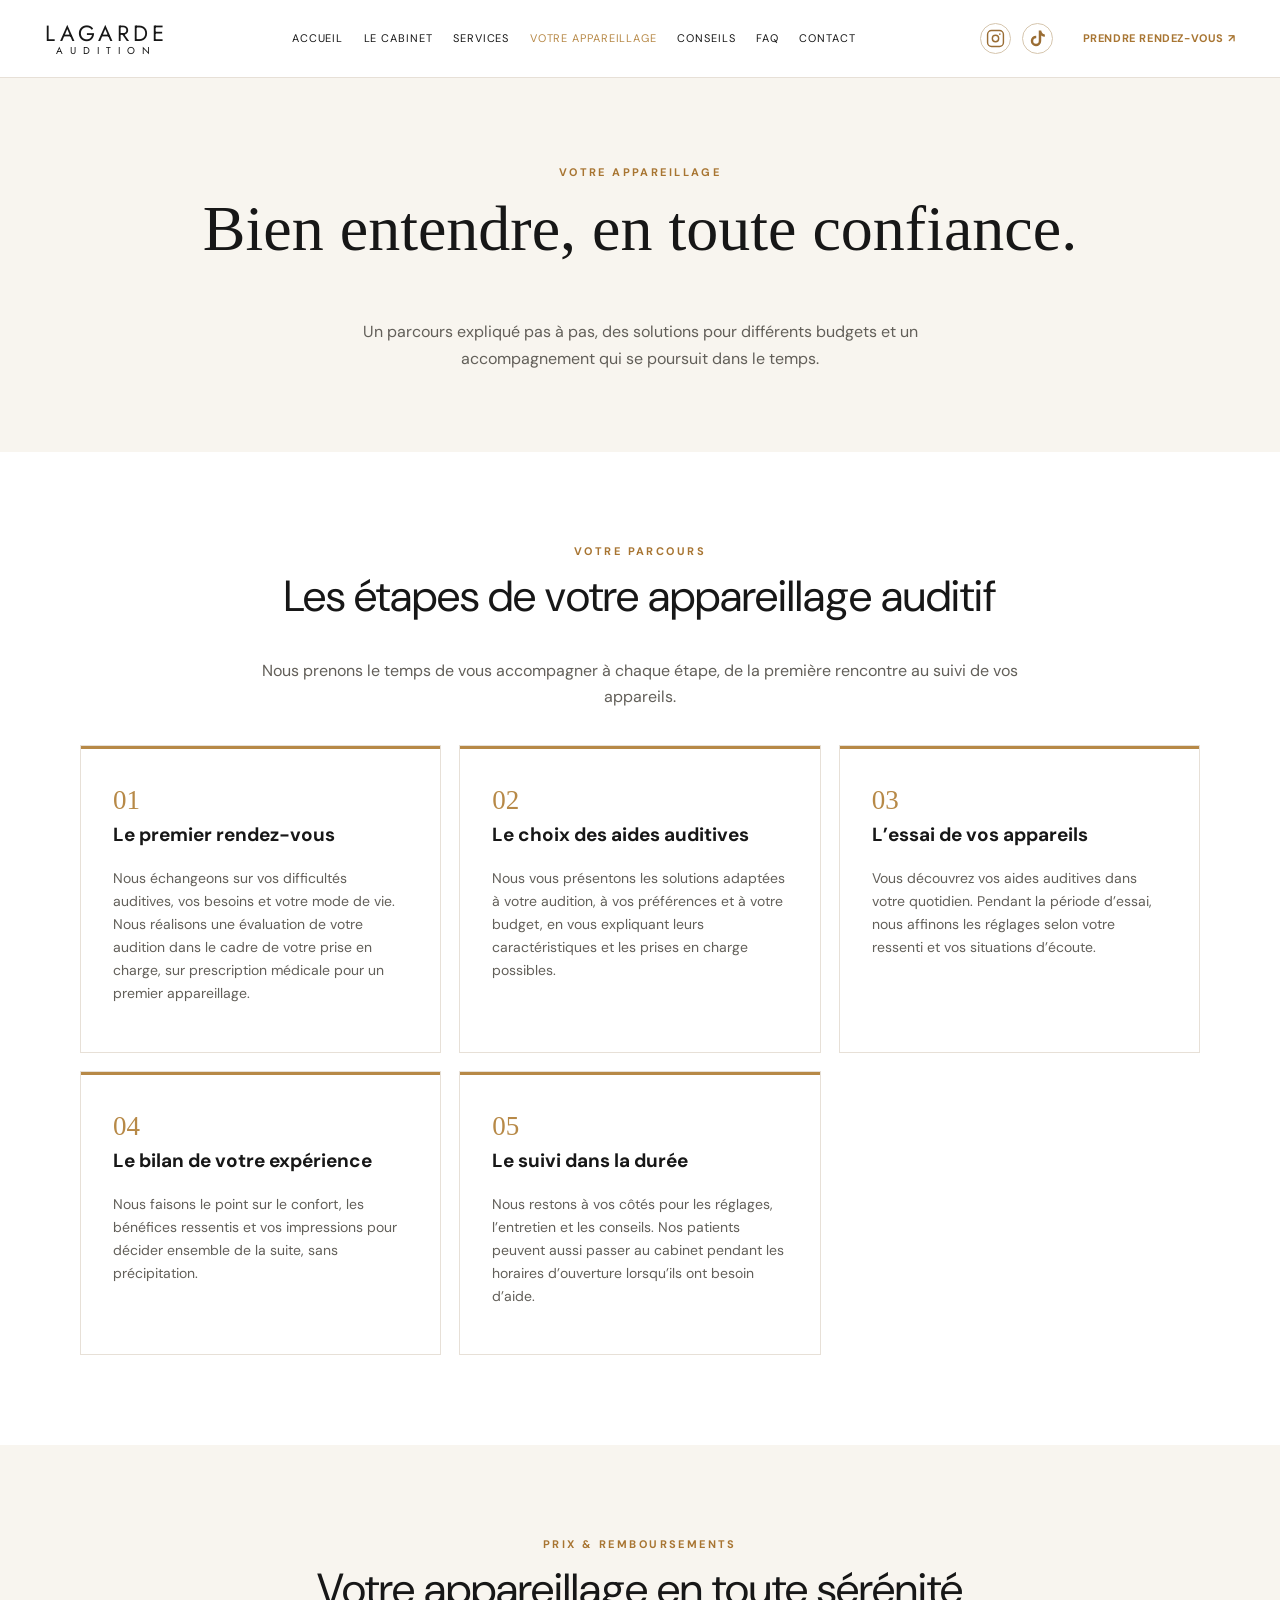
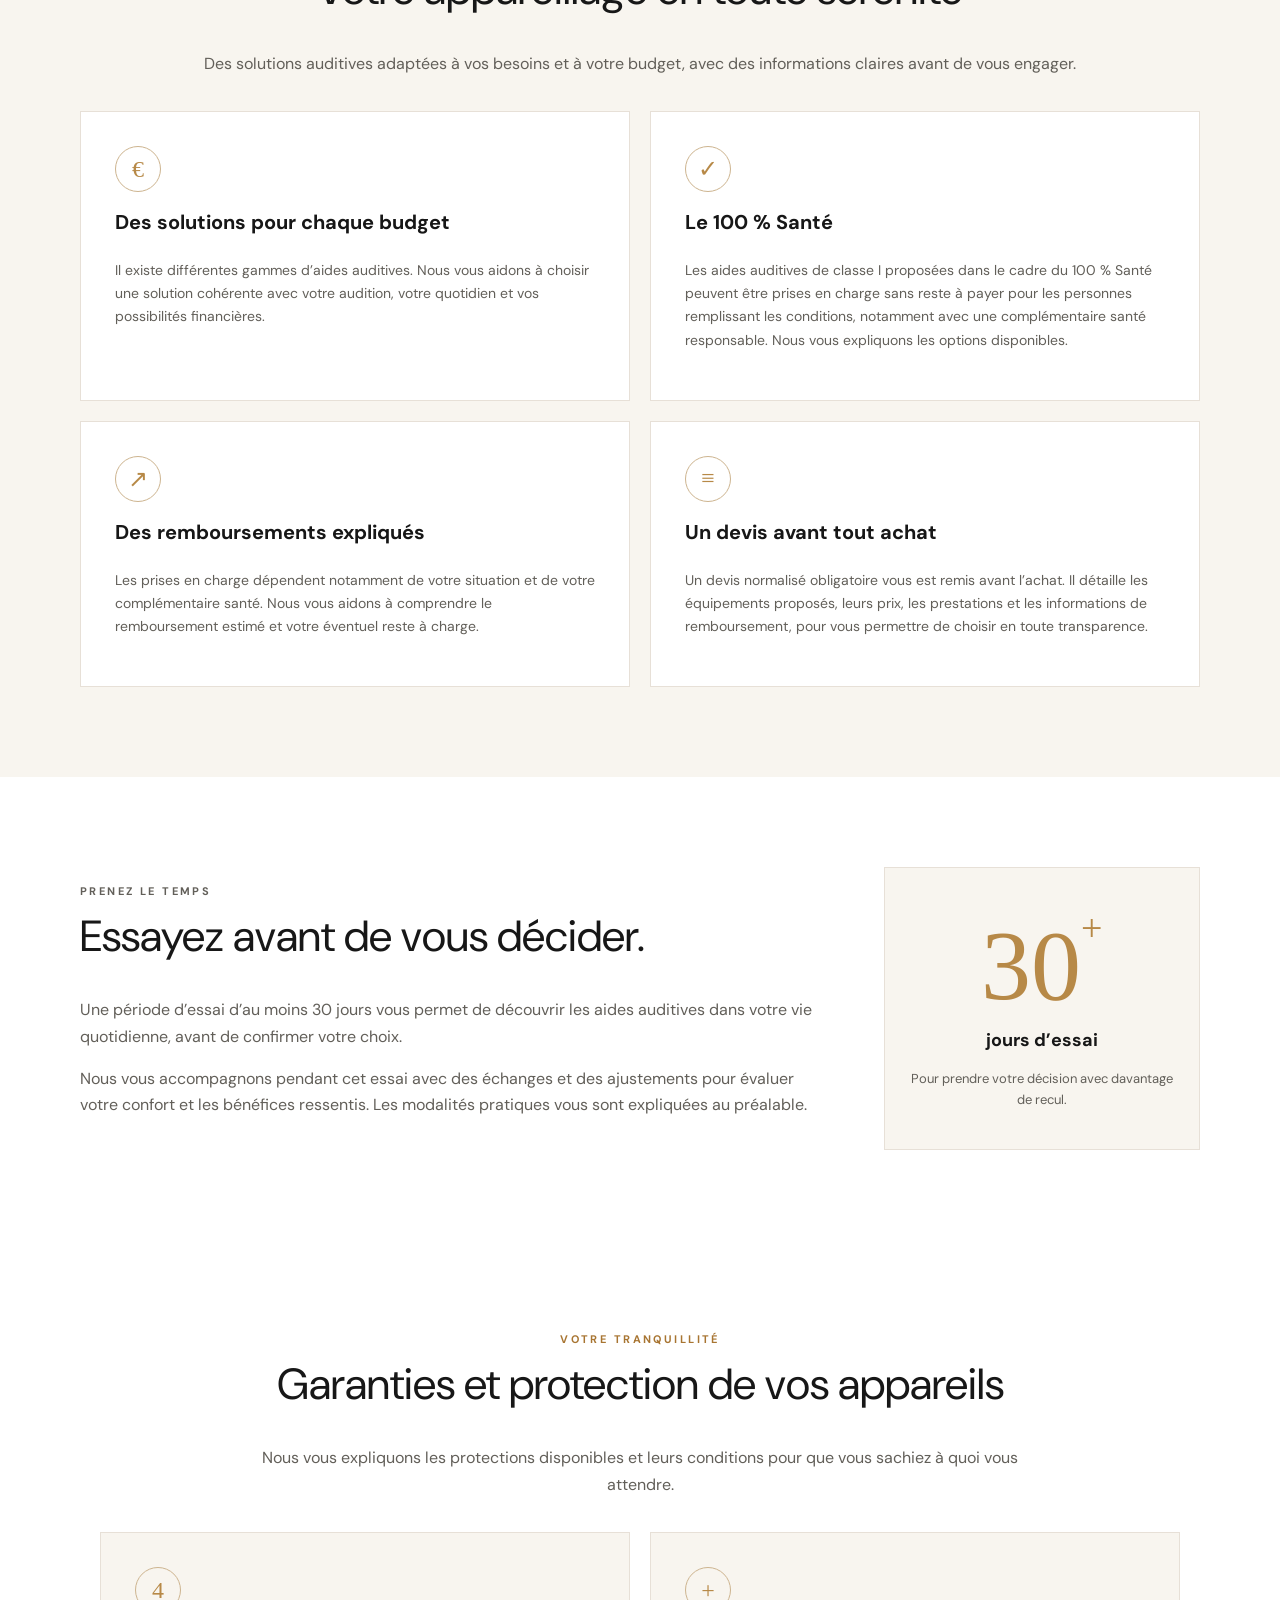
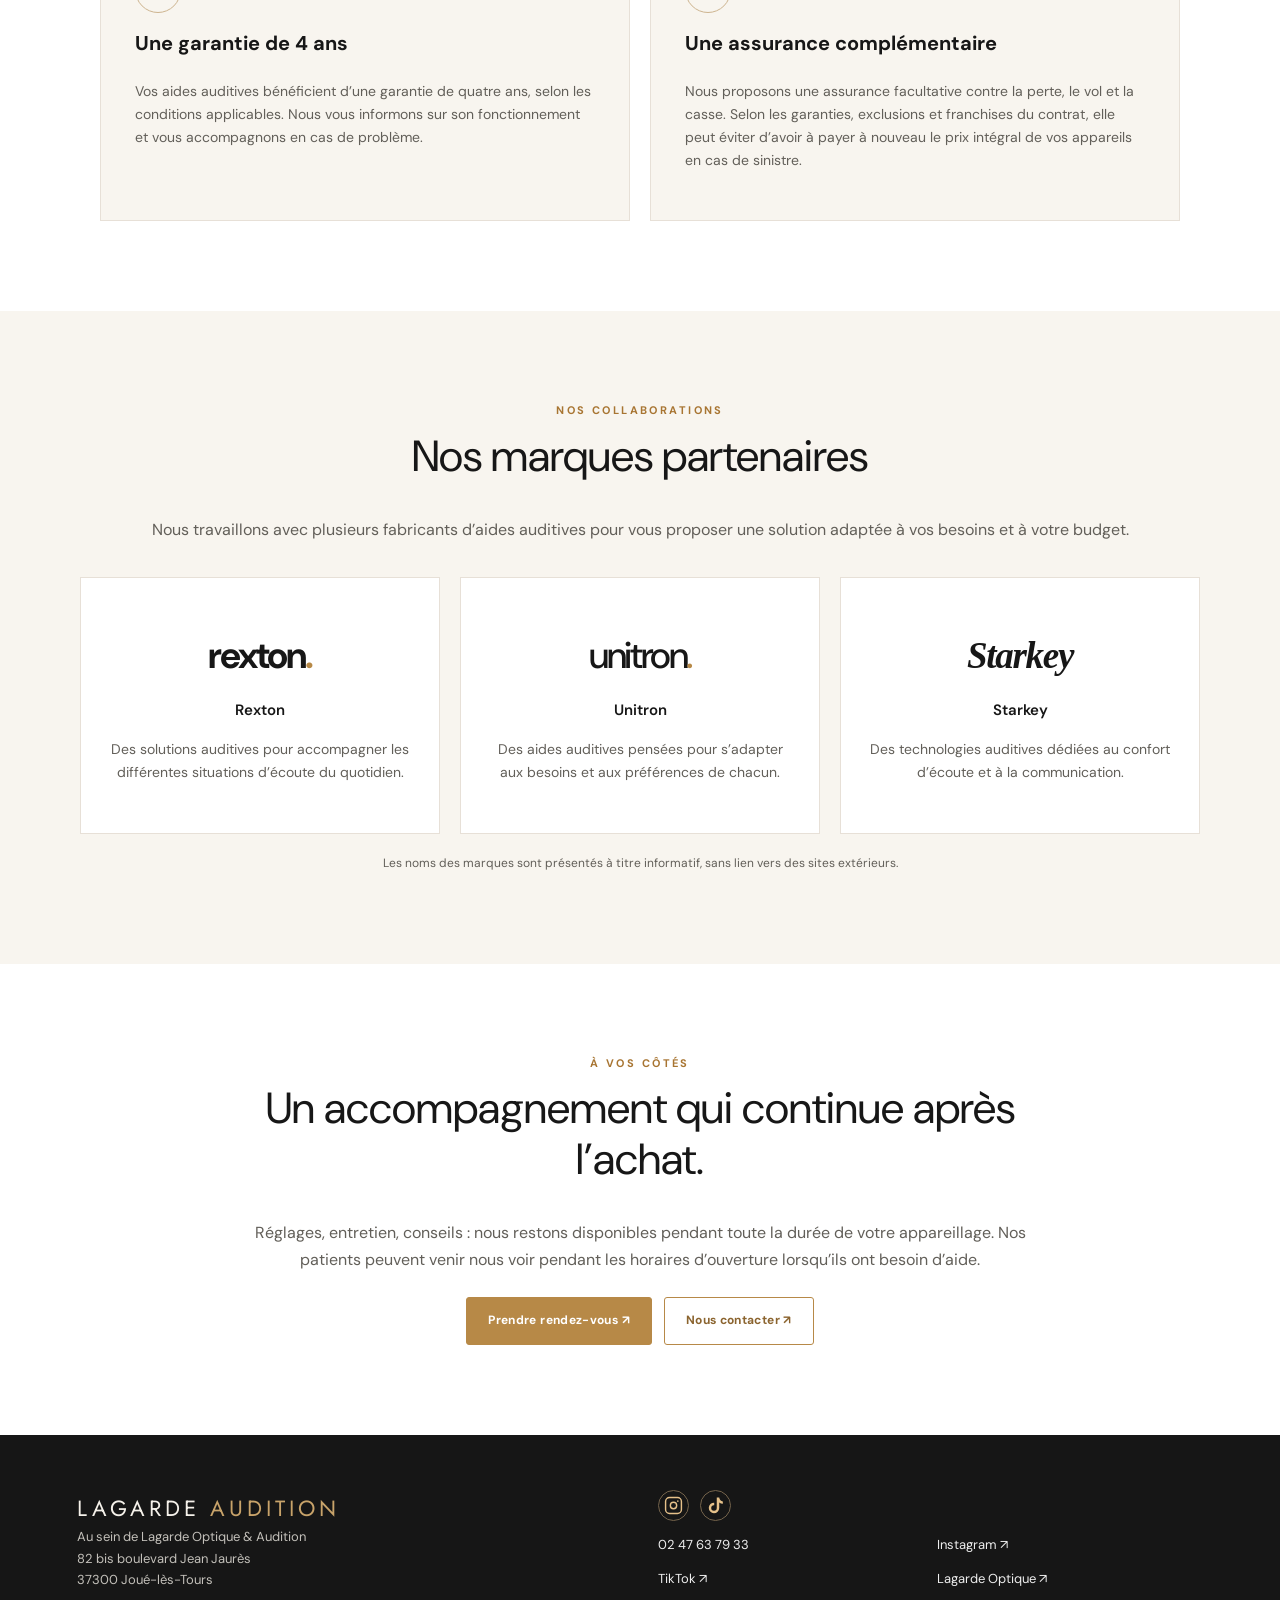
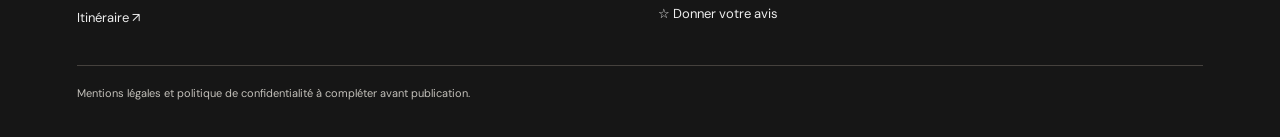
==== appareillage.html @ f900bb4d "Add files via upload" ====
<!DOCTYPE html>

<html lang="fr"><head><meta charset="utf-8"/><meta content="width=device-width,initial-scale=1" name="viewport"/><meta content="Découvrez les étapes de votre appareillage auditif, le 100 % Santé, les remboursements, l’essai, les garanties et les marques partenaires chez Lagarde Audition." name="description"/><title>Votre appareillage | Lagarde Audition</title><link href="style.css" rel="stylesheet"/></head><body><header class="header"><a aria-label="Lagarde Audition, accueil" class="wordmark" href="index.html">LAGARDE <small>AUDITION</small></a><button aria-controls="nav" aria-expanded="false" class="menu-toggle" type="button">☰ <span class="sr">Menu</span></button><nav aria-label="Navigation principale" id="nav"><a href="index.html">Accueil</a><a href="cabinet.html">Le cabinet</a><a href="services.html">Services</a><a aria-current="page" href="appareillage.html">Votre appareillage</a><a href="conseils.html">Conseils</a><a href="faq.html">FAQ</a><a href="contact.html">Contact</a></nav><div aria-label="Réseaux sociaux" class="social-icons"><a aria-label="Instagram Lagarde Audition" href="https://www.instagram.com/lagarde.audition/" rel="noopener noreferrer" target="_blank"><svg aria-hidden="true" fill="none" height="19" stroke="currentColor" stroke-linecap="round" stroke-linejoin="round" stroke-width="1.8" viewbox="0 0 24 24" width="19"><rect height="20" rx="5" width="20" x="2" y="2"></rect><circle cx="12" cy="12" r="4"></circle><circle cx="17.5" cy="6.5" fill="currentColor" r="1" stroke="none"></circle></svg></a><a aria-label="TikTok Lagarde Audition" href="https://www.tiktok.com/@lagarde.audition" rel="noopener noreferrer" target="_blank"><svg aria-hidden="true" fill="currentColor" height="19" viewbox="0 0 24 24" width="19"><path d="M16.7 2h-3.1v13.1a3.5 3.5 0 1 1-3.2-3.5V8.5a6.6 6.6 0 1 0 6.3 6.6V8.3c1.3 1 2.9 1.5 4.6 1.6V6.8c-2.5-.2-4.2-1.8-4.6-4.8Z"></path></svg></a></div><a class="gold-link" href="https://www.doctolib.fr/magasin-d-optique-et-centre-auditif/joue-les-tours/lagarde-optique-et-audition" rel="noopener" target="_blank">Prendre rendez-vous ↗</a></header><main><section class="page-title"><p class="eyebrow">VOTRE APPAREILLAGE</p><h1>Bien entendre, en toute confiance.</h1><p>Un parcours expliqué pas à pas, des solutions pour différents budgets et un accompagnement qui se poursuit dans le temps.</p></section>
<section class="section path" id="etapes"><div class="section-heading"><p class="eyebrow">VOTRE PARCOURS</p><h2>Les étapes de votre appareillage auditif</h2><p>Nous prenons le temps de vous accompagner à chaque étape, de la première rencontre au suivi de vos appareils.</p></div><div class="path-grid">
<article><span class="num">01</span><h3>Le premier rendez-vous</h3><p>Nous échangeons sur vos difficultés auditives, vos besoins et votre mode de vie. Nous réalisons une évaluation de votre audition dans le cadre de votre prise en charge, sur prescription médicale pour un premier appareillage.</p></article>
<article><span class="num">02</span><h3>Le choix des aides auditives</h3><p>Nous vous présentons les solutions adaptées à votre audition, à vos préférences et à votre budget, en vous expliquant leurs caractéristiques et les prises en charge possibles.</p></article>
<article><span class="num">03</span><h3>L’essai de vos appareils</h3><p>Vous découvrez vos aides auditives dans votre quotidien. Pendant la période d’essai, nous affinons les réglages selon votre ressenti et vos situations d’écoute.</p></article>
<article><span class="num">04</span><h3>Le bilan de votre expérience</h3><p>Nous faisons le point sur le confort, les bénéfices ressentis et vos impressions pour décider ensemble de la suite, sans précipitation.</p></article>
<article><span class="num">05</span><h3>Le suivi dans la durée</h3><p>Nous restons à vos côtés pour les réglages, l’entretien et les conseils. Nos patients peuvent aussi passer au cabinet pendant les horaires d’ouverture lorsqu’ils ont besoin d’aide.</p></article>
</div></section>
<section class="section finance" id="tarifs"><div class="section-heading"><p class="eyebrow">PRIX &amp; REMBOURSEMENTS</p><h2>Votre appareillage en toute sérénité</h2><p>Des solutions auditives adaptées à vos besoins et à votre budget, avec des informations claires avant de vous engager.</p></div><div class="info-grid">
<article><span aria-hidden="true" class="info-icon">€</span><h3>Des solutions pour chaque budget</h3><p>Il existe différentes gammes d’aides auditives. Nous vous aidons à choisir une solution cohérente avec votre audition, votre quotidien et vos possibilités financières.</p></article>
<article><span aria-hidden="true" class="info-icon">✓</span><h3>Le 100 % Santé</h3><p>Les aides auditives de classe I proposées dans le cadre du 100 % Santé peuvent être prises en charge sans reste à payer pour les personnes remplissant les conditions, notamment avec une complémentaire santé responsable. Nous vous expliquons les options disponibles.</p></article>
<article><span aria-hidden="true" class="info-icon">↗</span><h3>Des remboursements expliqués</h3><p>Les prises en charge dépendent notamment de votre situation et de votre complémentaire santé. Nous vous aidons à comprendre le remboursement estimé et votre éventuel reste à charge.</p></article>
<article><span aria-hidden="true" class="info-icon">≡</span><h3>Un devis avant tout achat</h3><p>Un devis normalisé obligatoire vous est remis avant l’achat. Il détaille les équipements proposés, leurs prix, les prestations et les informations de remboursement, pour vous permettre de choisir en toute transparence.</p></article>
</div></section>
<section class="section trial" id="essai"><div class="trial-layout"><div><p class="eyebrow">PRENEZ LE TEMPS</p><h2>Essayez avant de vous décider.</h2><p>Une période d’essai d’au moins 30 jours vous permet de découvrir les aides auditives dans votre vie quotidienne, avant de confirmer votre choix.</p><p>Nous vous accompagnons pendant cet essai avec des échanges et des ajustements pour évaluer votre confort et les bénéfices ressentis. Les modalités pratiques vous sont expliquées au préalable.</p></div><div class="trial-highlight"><span>30<span class="plus">+</span></span><strong>jours d’essai</strong><p>Pour prendre votre décision avec davantage de recul.</p></div></div></section>
<section class="section guarantees" id="garanties"><div class="section-heading"><p class="eyebrow">VOTRE TRANQUILLITÉ</p><h2>Garanties et protection de vos appareils</h2><p>Nous vous expliquons les protections disponibles et leurs conditions pour que vous sachiez à quoi vous attendre.</p></div><div class="info-grid two"><article><span aria-hidden="true" class="info-icon">4</span><h3>Une garantie de 4 ans</h3><p>Vos aides auditives bénéficient d’une garantie de quatre ans, selon les conditions applicables. Nous vous informons sur son fonctionnement et vous accompagnons en cas de problème.</p></article><article><span aria-hidden="true" class="info-icon">+</span><h3>Une assurance complémentaire</h3><p>Nous proposons une assurance facultative contre la perte, le vol et la casse. Selon les garanties, exclusions et franchises du contrat, elle peut éviter d’avoir à payer à nouveau le prix intégral de vos appareils en cas de sinistre.</p></article></div></section>
<section class="section brands" id="marques"><div class="section-heading"><p class="eyebrow">NOS COLLABORATIONS</p><h2>Nos marques partenaires</h2><p>Nous travaillons avec plusieurs fabricants d’aides auditives pour vous proposer une solution adaptée à vos besoins et à votre budget.</p></div><div class="brand-grid"><article><div class="brand-wordmark rexton">rexton<span class="brand-dot">.</span></div><h3>Rexton</h3><p>Des solutions auditives pour accompagner les différentes situations d’écoute du quotidien.</p></article><article><div class="brand-wordmark unitron">unitron<span class="brand-dot">.</span></div><h3>Unitron</h3><p>Des aides auditives pensées pour s’adapter aux besoins et aux préférences de chacun.</p></article><article><div class="brand-wordmark starkey">Starkey</div><h3>Starkey</h3><p>Des technologies auditives dédiées au confort d’écoute et à la communication.</p></article></div><p class="brand-note">Les noms des marques sont présentés à titre informatif, sans lien vers des sites extérieurs.</p></section>
<section class="section closing"><p class="eyebrow">À VOS CÔTÉS</p><h2>Un accompagnement qui continue après l’achat.</h2><p>Réglages, entretien, conseils : nous restons disponibles pendant toute la durée de votre appareillage. Nos patients peuvent venir nous voir pendant les horaires d’ouverture lorsqu’ils ont besoin d’aide.</p><div class="actions"><a class="btn gold" href="https://www.doctolib.fr/magasin-d-optique-et-centre-auditif/joue-les-tours/lagarde-optique-et-audition" rel="noopener noreferrer" target="_blank">Prendre rendez-vous ↗</a><a class="btn outline" href="contact.html">Nous contacter ↗</a></div></section></main><footer><div><strong>LAGARDE <span>AUDITION</span></strong><p>Au sein de Lagarde Optique &amp; Audition<br/>82 bis boulevard Jean Jaurès<br/>37300 Joué-lès-Tours</p><a href="https://www.google.com/maps/search/?api=1&amp;query=82+bis+boulevard+Jean+Jaur%C3%A8s+37300+Jou%C3%A9-l%C3%A8s-Tours" rel="noopener" target="_blank">Itinéraire ↗</a></div><div class="foot-links"><div aria-label="Réseaux sociaux" class="social-icons"><a aria-label="Instagram Lagarde Audition" href="https://www.instagram.com/lagarde.audition/" rel="noopener noreferrer" target="_blank"><svg aria-hidden="true" fill="none" height="19" stroke="currentColor" stroke-linecap="round" stroke-linejoin="round" stroke-width="1.8" viewbox="0 0 24 24" width="19"><rect height="20" rx="5" width="20" x="2" y="2"></rect><circle cx="12" cy="12" r="4"></circle><circle cx="17.5" cy="6.5" fill="currentColor" r="1" stroke="none"></circle></svg></a><a aria-label="TikTok Lagarde Audition" href="https://www.tiktok.com/@lagarde.audition" rel="noopener noreferrer" target="_blank"><svg aria-hidden="true" fill="currentColor" height="19" viewbox="0 0 24 24" width="19"><path d="M16.7 2h-3.1v13.1a3.5 3.5 0 1 1-3.2-3.5V8.5a6.6 6.6 0 1 0 6.3 6.6V8.3c1.3 1 2.9 1.5 4.6 1.6V6.8c-2.5-.2-4.2-1.8-4.6-4.8Z"></path></svg></a></div><a href="tel:+33247637933">02 47 63 79 33</a><a href="https://www.instagram.com/lagarde.audition/" rel="noopener" target="_blank">Instagram ↗</a><a href="https://www.tiktok.com/@lagarde.audition" rel="noopener" target="_blank">TikTok ↗</a><a href="https://www.lagarde-optique.fr/" rel="noopener" target="_blank">Lagarde Optique ↗</a><a href="contact.html#avis">☆ Donner votre avis</a></div><p class="legal">Mentions légales et politique de confidentialité à compléter avant publication.</p></footer><script src="script.js"></script></body></html>
---- style.css ----
@import url('https://fonts.googleapis.com/css2?family=DM+Sans:wght@400;500;600;700&family=Jost:wght@300;400;500&display=swap');:root{--black:#171717;--gold:#b78947;--cream:#f8f5ef;--line:#e7e0d7;--muted:#625f59}*{box-sizing:border-box}html{scroll-behavior:smooth}body{margin:0;color:var(--black);background:#fff;font-family:'DM Sans',Arial,sans-serif;line-height:1.65}a{color:inherit}button,input{font:inherit}h1,h2,h3,p{margin-top:0}h1,h2{line-height:1.16;font-weight:400}h2{font-size:clamp(28px,3.4vw,44px)}.header{height:78px;padding:0 clamp(18px,3.5vw,64px);display:flex;align-items:center;gap:30px;background:#fff;border-bottom:1px solid var(--line);position:relative;z-index:5}.wordmark{text-decoration:none;font-family:'Jost',Arial,sans-serif;font-size:22px;letter-spacing:4px;line-height:1.1;white-space:nowrap}.wordmark small{display:block;font-size:10px;letter-spacing:7px;text-align:center}.header nav{display:flex;gap:clamp(12px,1.6vw,27px);align-items:center;justify-content:center;flex:1}.header nav a{text-decoration:none;text-transform:uppercase;font-size:11px;letter-spacing:.9px;white-space:nowrap}.header nav a:hover,.header nav a[aria-current]{color:var(--gold)}.gold-link{font-size:11px;letter-spacing:.6px;text-transform:uppercase;color:#a87532;text-decoration:none;white-space:nowrap;font-weight:700}.menu-toggle{display:none}.sr{position:absolute;width:1px;height:1px;overflow:hidden;clip:rect(0,0,0,0)}.hero{height:min(68vw,650px);min-height:470px;position:relative;display:grid;place-items:center;overflow:hidden;background:#d4cec5}.hero:before{content:'';position:absolute;inset:-15px;background:url('assets/bureau-original.jpg') center 58%/cover no-repeat;filter:blur(2.5px);transform:scale(1.025)}.hero:after{content:'';position:absolute;inset:0;background:rgba(246,239,228,.16)}.hero-content{position:relative;z-index:1;text-align:center;padding:30px 18px}.hero h1{font-family:'Jost',Arial,sans-serif;font-size:clamp(68px,11vw,160px);font-weight:300;letter-spacing:.065em;line-height:1.03;margin:18px 0 20px;color:#070707}.hero h1 span{display:block;font-size:.34em;letter-spacing:.39em;padding-left:.39em;font-weight:400;margin-top:12px}.hero-tagline{font-family:Georgia,serif;font-size:clamp(13px,1.45vw,21px);letter-spacing:.28em;line-height:1.55;margin:22px 0}.eyebrow{font-size:11px;font-weight:700;letter-spacing:.22em;text-transform:uppercase;color:#a87532}.gold-rule{width:74px;height:1px;background:var(--gold);margin:22px auto}.feature-bar{display:grid;grid-template-columns:repeat(4,minmax(0,1fr)) auto;gap:0;align-items:center;padding:26px clamp(20px,4vw,70px);box-shadow:0 -4px 20px #0000000d}.feature{display:flex;gap:13px;align-items:center;text-decoration:none;border-right:1px solid var(--line);padding:5px 16px}.feature-icon{color:var(--gold);font-size:31px;line-height:1}.feature b{display:block;text-transform:uppercase;letter-spacing:.7px;font-size:11px;font-weight:600}.feature small{display:block;font-size:11px;color:#888}.btn{display:inline-flex;align-items:center;justify-content:center;padding:13px 21px;text-decoration:none;font-size:12px;letter-spacing:.03em;border-radius:3px;font-weight:700;text-align:center;border:1px solid var(--gold);transition:transform .15s}.btn:hover{transform:translateY(-2px)}.btn.gold{background:var(--gold);color:white}.btn.outline{color:#8b642f;background:transparent}.btn.disabled{color:#888;border-color:#ddd;cursor:default}.section{max-width:1180px;margin:0 auto;padding:90px 30px}.intro{text-align:center;max-width:760px}.intro p:not(.eyebrow){color:var(--muted);font-size:17px}.inline{color:#9a6d34;text-decoration:none;font-weight:700;border-bottom:1px solid #c6a270;padding-bottom:4px}.appointment{max-width:none;background:var(--cream)}.appointment>.section-heading,.reason-grid,.reason-answer{max-width:1120px;margin-left:auto;margin-right:auto}.section-heading{text-align:center;max-width:780px;margin:0 auto 34px}.section-heading p:last-child{color:var(--muted)}.reason-grid{display:grid;grid-template-columns:repeat(3,1fr);gap:15px}.reason-grid label{background:white;border:1px solid var(--line);padding:20px;cursor:pointer;display:flex;align-items:center;gap:12px;min-height:85px;font-size:14px}.reason-grid label:has(input:checked){border-color:var(--gold);box-shadow:0 0 0 1px var(--gold)}input[type=radio]{accent-color:var(--gold);width:20px;height:20px;flex-shrink:0}.reason-answer{margin-top:24px;padding:24px 30px;background:#fff;border-left:3px solid var(--gold)}.reason-answer h3{margin:0 0 8px}.reason-answer p{color:var(--muted);margin-bottom:12px}.mini-review{display:flex;justify-content:space-between;align-items:center;gap:30px}.mini-review h2{font-size:29px}.mini-review p{color:var(--muted);margin-bottom:0}.mini-review .eyebrow{color:var(--gold);margin-bottom:10px}.page-title{text-align:center;background:var(--cream);padding:85px 22px 80px}.page-title h1{font-size:clamp(37px,5vw,67px);font-family:Georgia,serif}.page-title>p:last-child{max-width:650px;margin:0 auto;color:var(--muted)}.split{display:grid;grid-template-columns:1fr 1fr;gap:70px;align-items:center}.split p{color:var(--muted)}.split img{width:100%;max-height:550px;object-fit:cover;object-position:center 55%}.rounded{border-radius:3px}.location{max-width:1280px}.location-grid{display:grid;grid-template-columns:.85fr 1.15fr;gap:24px}.location-grid figure{margin:0}.location-grid figure img{width:100%;height:620px;object-fit:cover;object-position:center 65%;display:block}.location-grid figcaption{font-size:12px;color:var(--muted);margin-top:9px}.map-side iframe{border:0;width:100%;height:410px;display:block}.address{background:var(--cream);padding:24px 28px}.address p{margin:10px 0 17px}.cards{display:grid;grid-template-columns:1fr 1fr;gap:20px}.cards article{background:var(--cream);padding:40px}.cards h2{font-size:27px}.cards p{color:var(--muted)}.num{color:var(--gold);font-family:Georgia,serif;font-size:27px}.center{text-align:center}.advice{display:grid;grid-template-columns:1fr 1.45fr;gap:35px}.advice-tabs{display:flex;flex-direction:column}.advice-tab{background:#fff;border:1px solid var(--line);border-bottom:0;text-align:left;padding:26px 23px;cursor:pointer;display:flex;justify-content:space-between;gap:15px;font-weight:600;color:#38332e}.advice-tab:last-child{border-bottom:1px solid var(--line)}.advice-tab[aria-selected=true]{background:var(--cream);border-left:4px solid var(--gold)}.advice-tab span{color:var(--gold)}.advice-panel{background:var(--cream);padding:28px}.advice-panel h2{font-size:32px}.advice-panel>p:not(.eyebrow){color:var(--muted)}.future-photo{height:210px;background:#e9e3d8;display:flex;flex-direction:column;align-items:center;justify-content:center;color:#82786c;text-align:center;margin-bottom:25px}.future-photo span{letter-spacing:.22em;font-size:12px}.future-photo p{font-size:13px}.faq{max-width:850px}.faq details{border-bottom:1px solid var(--line);padding:19px 0}.faq summary{font-weight:600;cursor:pointer;font-size:17px;list-style:none;display:flex;justify-content:space-between}.faq summary:after{content:'+';color:var(--gold);font-size:25px;font-weight:300}.faq details[open] summary:after{content:'−'}.faq details p{color:var(--muted);padding-top:12px}.contact-grid{display:grid;grid-template-columns:1fr 1.1fr;gap:55px;align-items:start}.contact-grid p{color:var(--muted)}.contact-grid a:not(.btn){color:#8a602d}.contact-map{width:100%;height:430px;border:0}.actions{display:flex;gap:12px;flex-wrap:wrap}footer{background:#161616;color:#f5f1ea;padding:55px clamp(24px,6vw,100px) 24px;display:grid;grid-template-columns:1fr 1fr;gap:35px}footer strong{font-family:'Jost',sans-serif;letter-spacing:.18em;font-size:22px;font-weight:400}footer strong span{color:#c8a36a}footer p{color:#c3c0ba;font-size:13px}footer a{color:#eee;text-decoration:none;font-size:13px}.foot-links{display:grid;grid-template-columns:1fr 1fr;gap:13px;align-content:start}.legal{grid-column:1/-1;border-top:1px solid #45413d;padding-top:18px;font-size:11px}@media(max-width:1100px){.header{gap:16px}.wordmark{font-size:17px}.header nav{gap:12px}.header nav a{font-size:10px}.feature-bar{grid-template-columns:repeat(2,1fr);gap:15px}.feature{border:0}.feature-bar>.btn{grid-column:1/-1;justify-self:center}}@media(max-width:760px){.header{height:70px;justify-content:space-between}.menu-toggle{display:block;background:transparent;border:0;font-size:25px;cursor:pointer}.header nav{display:none;position:absolute;top:70px;left:0;right:0;background:#fff;padding:20px;flex-direction:column;align-items:stretch;box-shadow:0 12px 20px #0001}.header nav.open{display:flex}.header .gold-link{font-size:10px}.hero{height:510px;min-height:0}.hero h1{font-size:clamp(48px,12vw,90px)}.hero h1 span{font-size:.39em}.hero-tagline{letter-spacing:.12em}.feature-bar{padding:20px 12px;gap:10px}.feature{padding:8px}.feature-icon{font-size:23px}.feature b{font-size:10px}.feature small{font-size:10px}.section{padding:58px 20px}.reason-grid,.split,.location-grid,.cards,.advice,.contact-grid{grid-template-columns:1fr}.mini-review{flex-direction:column;align-items:start}.location-grid figure img{height:450px}.map-side iframe{height:330px}.page-title{padding:65px 20px}.split{gap:30px}.advice{gap:18px}footer{grid-template-columns:1fr}.legal{grid-column:1}.foot-links{grid-template-columns:1fr 1fr}}@media(max-width:410px){.header .gold-link{max-width:105px;text-align:right;line-height:1.3}.wordmark{font-size:15px}.feature-bar{grid-template-columns:1fr 1fr}.feature{gap:7px}.feature-icon{font-size:20px}.hero h1{font-size:45px}.hero-tagline{font-size:12px}}
/* V8 : réseaux sociaux, conseils détaillés et lisibilité */
.social-icons{display:flex;align-items:center;gap:11px;flex-shrink:0}.social-icons a{display:inline-flex;align-items:center;justify-content:center;width:31px;height:31px;border:1px solid #d6c6ae;border-radius:50%;color:#9a6d34;text-decoration:none;transition:background .15s,color .15s}.social-icons a:hover,.social-icons a:focus-visible{background:#b78947;color:#fff}.foot-links .social-icons{grid-column:1/-1}.foot-links .social-icons a{color:#e6c18a;border-color:#74634b}.advice-body p,.advice-body li{color:#625f59}.advice-body h3{color:#8b642f;font-size:17px;margin:25px 0 10px}.advice-body ul{padding-left:22px;margin:10px 0 18px}.advice-body li{margin:7px 0}.advice-body strong{color:#292521}.cards article p:last-child{margin-bottom:0}.cards article p{margin-top:15px}.cards article strong{color:#8b642f}@media(max-width:1200px){.header{gap:13px;padding-left:20px;padding-right:20px}.social-icons{gap:6px}.header .social-icons a{width:27px;height:27px}}@media(max-width:760px){.header .social-icons{gap:4px}.header .social-icons a{width:27px;height:27px}.header .social-icons svg{width:16px;height:16px}.header{gap:8px}.wordmark{letter-spacing:2px}.wordmark small{letter-spacing:4px}}@media(max-width:420px){.header .gold-link{font-size:9px;max-width:85px}.header .social-icons a{width:25px;height:25px}.wordmark{font-size:13px}}

/* V9 — histoire, accès et parcours d'appareillage */
.story{border-top:1px solid var(--line)}.story-inner{display:grid;grid-template-columns:220px 1fr;gap:55px;align-items:center;max-width:930px;margin:auto}.story-mark{display:grid;place-items:center;aspect-ratio:1;border:1px solid #cbb28d;color:var(--gold);font:italic 47px Georgia,serif;letter-spacing:.04em}.story-lead{font:26px Georgia,serif;color:#29241d!important;line-height:1.4}.story-inner p{color:var(--muted)}.access{padding-top:25px}.access-grid{display:grid;grid-template-columns:repeat(2,1fr);gap:22px}.access-grid article{border:1px solid var(--line);padding:36px;background:#fff;text-align:center}.access-icon{font:38px Georgia,serif;color:var(--gold);height:55px}.access-grid h3{text-transform:uppercase;letter-spacing:.12em;font-size:14px}.access-grid p{color:var(--muted);margin-bottom:0}.service-next{max-width:none;background:#f8f5ef;text-align:center}.service-next>div{max-width:750px;margin:auto}.service-next p:not(.eyebrow){color:var(--muted)}.service-next .btn{margin-top:10px}.home-path{margin-top:24px}.path-grid{display:grid;grid-template-columns:repeat(3,minmax(0,1fr));gap:18px}.path-grid article{padding:32px;border:1px solid var(--line);position:relative}.path-grid article:before{content:'';position:absolute;top:0;left:0;right:0;height:3px;background:var(--gold)}.path-grid h3{font-size:19px;line-height:1.35}.path-grid p,.info-grid p,.brand-grid p{font-size:14px;color:var(--muted)}.finance{max-width:none;background:var(--cream)}.finance>.section-heading,.finance>.info-grid{max-width:1120px;margin-left:auto;margin-right:auto}.info-grid{display:grid;grid-template-columns:repeat(2,minmax(0,1fr));gap:20px}.info-grid article{background:#fff;border:1px solid var(--line);padding:34px}.info-grid h3{font-size:20px}.info-icon{display:inline-grid;place-items:center;width:46px;height:46px;border:1px solid #cdb48f;border-radius:50%;font:24px Georgia,serif;color:var(--gold);margin-bottom:14px}.trial-layout{display:grid;grid-template-columns:1.4fr .6fr;gap:65px;align-items:center}.trial-layout p{color:var(--muted)}.trial-highlight{padding:38px 24px;background:var(--cream);text-align:center;border:1px solid var(--line)}.trial-highlight>span{display:block;font:100px Georgia,serif;color:#b78947;line-height:1.2}.trial-highlight .plus{font-size:38px;vertical-align:top}.trial-highlight strong{display:block;font-size:18px}.trial-highlight p{font-size:13px;margin:12px 0 0}.guarantees .info-grid{max-width:1080px;margin:auto}.guarantees .info-grid article{background:var(--cream)}.brands{max-width:none;background:var(--cream)}.brands>.section-heading,.brand-grid{max-width:1120px;margin-left:auto;margin-right:auto}.brand-grid{display:grid;grid-template-columns:repeat(3,minmax(0,1fr));gap:20px}.brand-grid article{padding:35px 24px;text-align:center;background:white;border:1px solid var(--line)}.brand-wordmark{height:85px;display:flex;align-items:center;justify-content:center;font-size:37px;font-weight:700;letter-spacing:-.055em}.brand-wordmark.unitron{font-weight:500;letter-spacing:-.06em}.brand-wordmark.starkey{font-family:Georgia,serif;font-style:italic;letter-spacing:-.035em}.brand-dot{color:var(--gold)}.brand-grid h3{font-size:15px;font-weight:600}.brand-note{text-align:center;font-size:12px;color:var(--muted);margin:20px auto 0}.closing{text-align:center;max-width:850px}.closing p:not(.eyebrow){color:var(--muted)}.closing .actions{justify-content:center;margin-top:24px}
@media(max-width:1100px){.header nav{gap:8px}.header nav a{font-size:9px}.header{gap:10px}.header .gold-link{font-size:10px}}@media(max-width:900px){.header nav{display:none;position:absolute;top:78px;left:0;right:0;background:#fff;padding:20px;flex-direction:column;align-items:stretch;box-shadow:0 12px 20px #0001}.header nav.open{display:flex}.menu-toggle{display:block;background:transparent;border:0;font-size:25px;cursor:pointer}.header{justify-content:space-between}.header .gold-link{margin-left:auto}}@media(max-width:760px){.header nav{top:70px}.story-inner,.trial-layout{grid-template-columns:1fr;gap:25px}.story-mark{width:125px;justify-self:center;font-size:30px}.access-grid,.info-grid,.brand-grid,.path-grid{grid-template-columns:1fr}.access-grid article,.info-grid article,.brand-grid article{padding:26px}.trial-highlight>span{font-size:75px}.path-grid article{padding:25px}.story-lead{font-size:22px}}@media(min-width:761px) and (max-width:1050px){.path-grid{grid-template-columns:repeat(2,minmax(0,1fr))}}
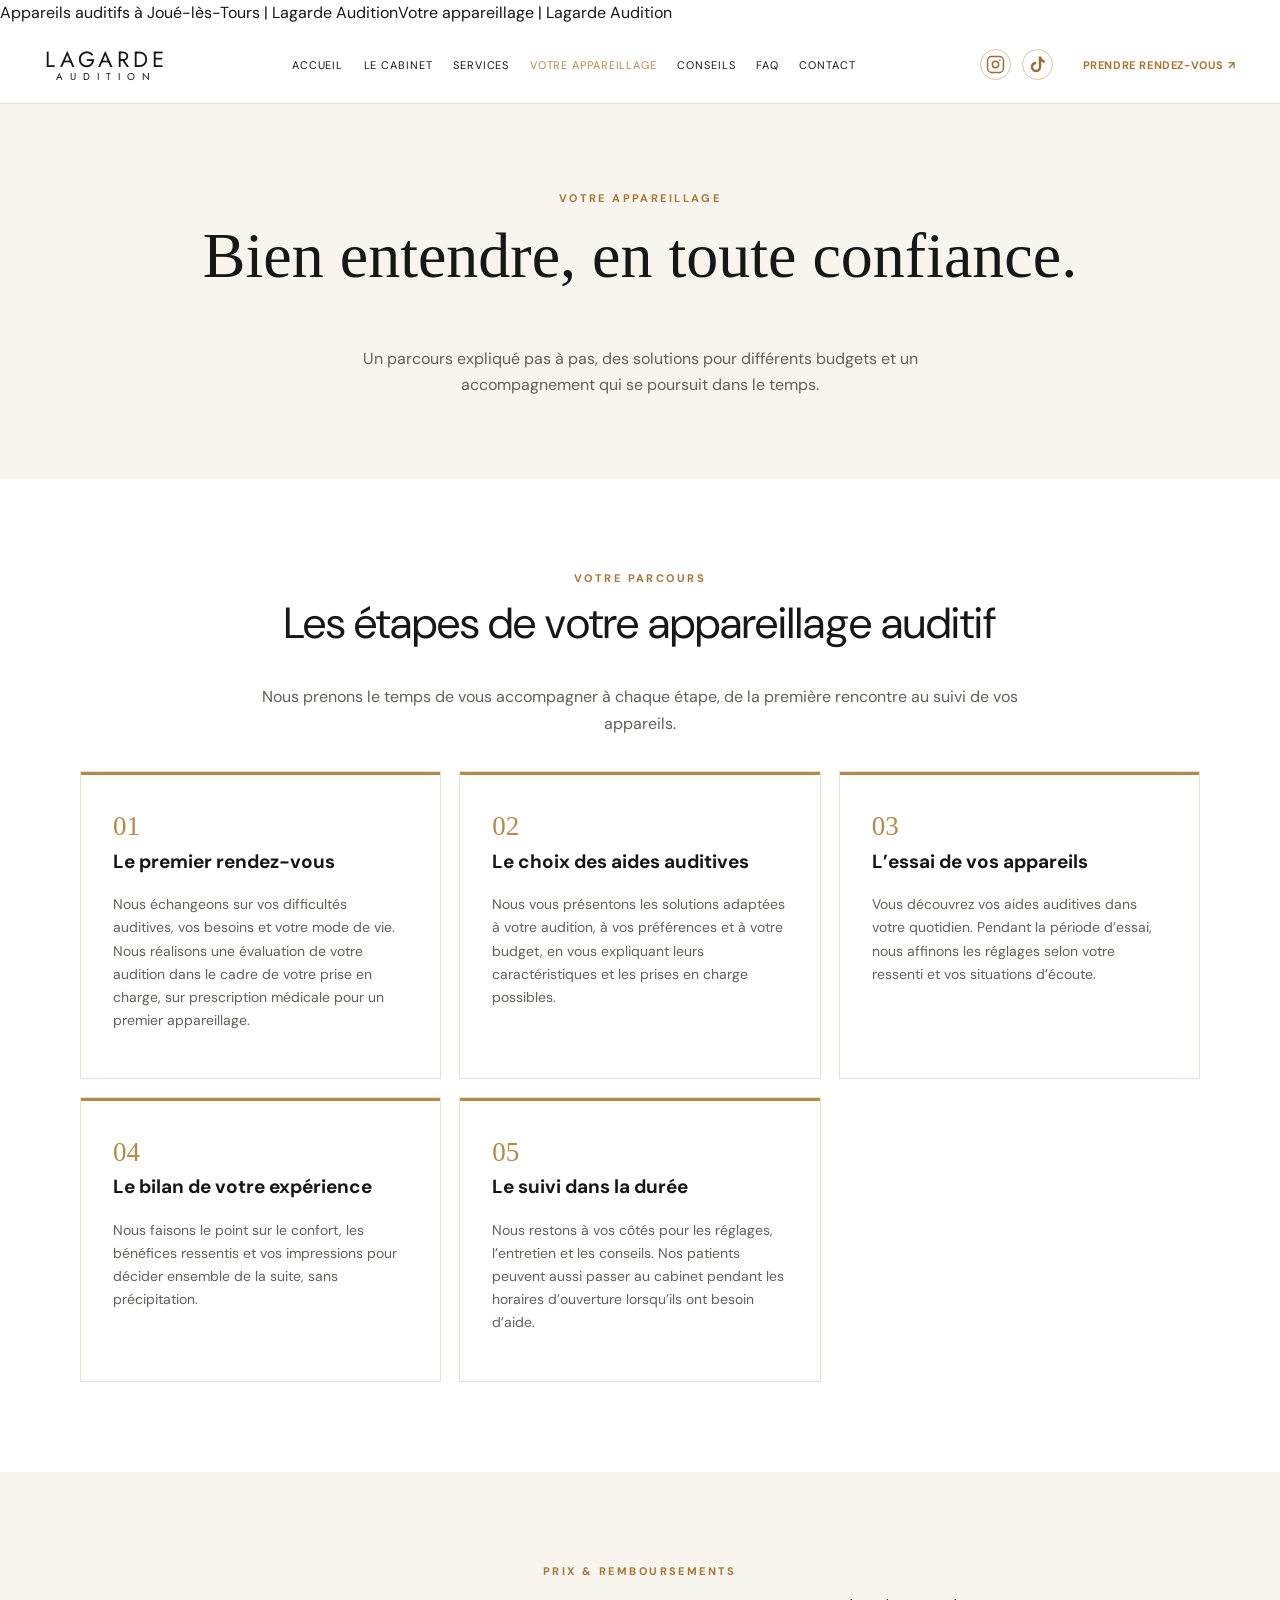
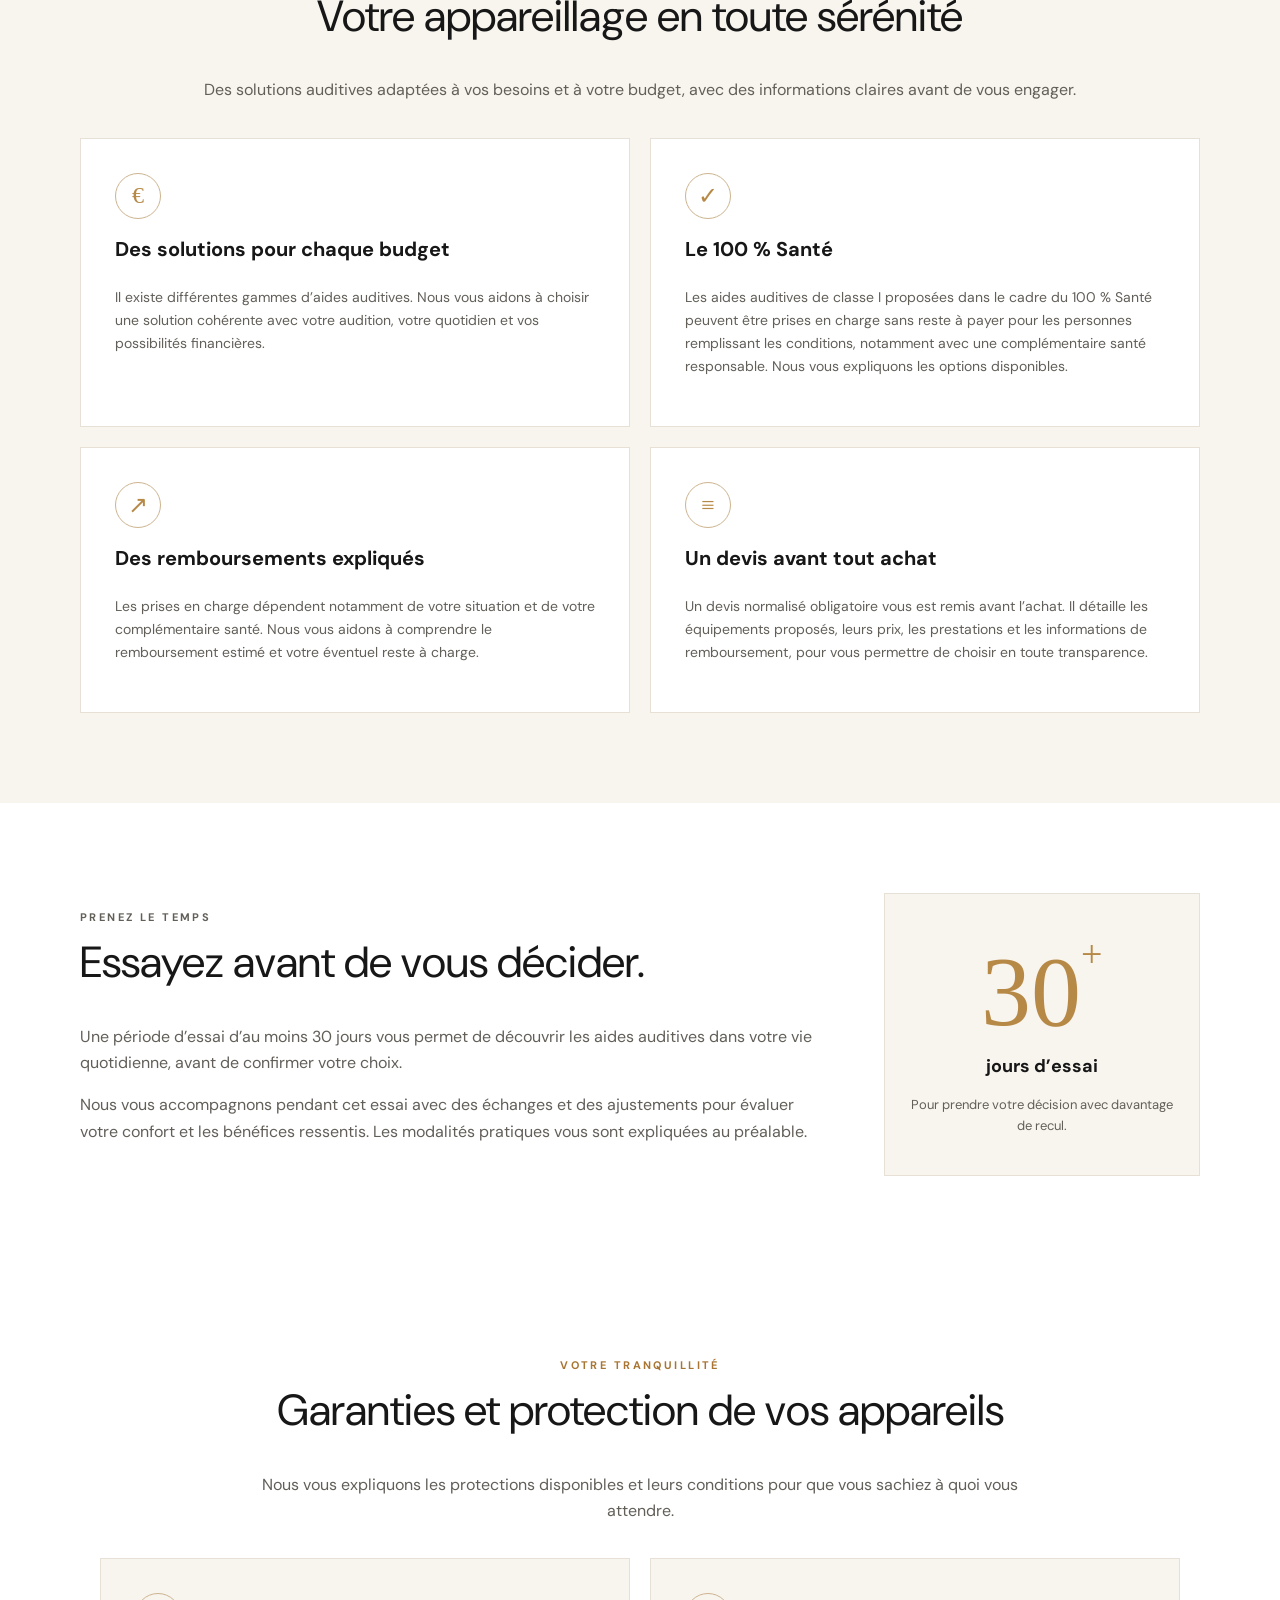
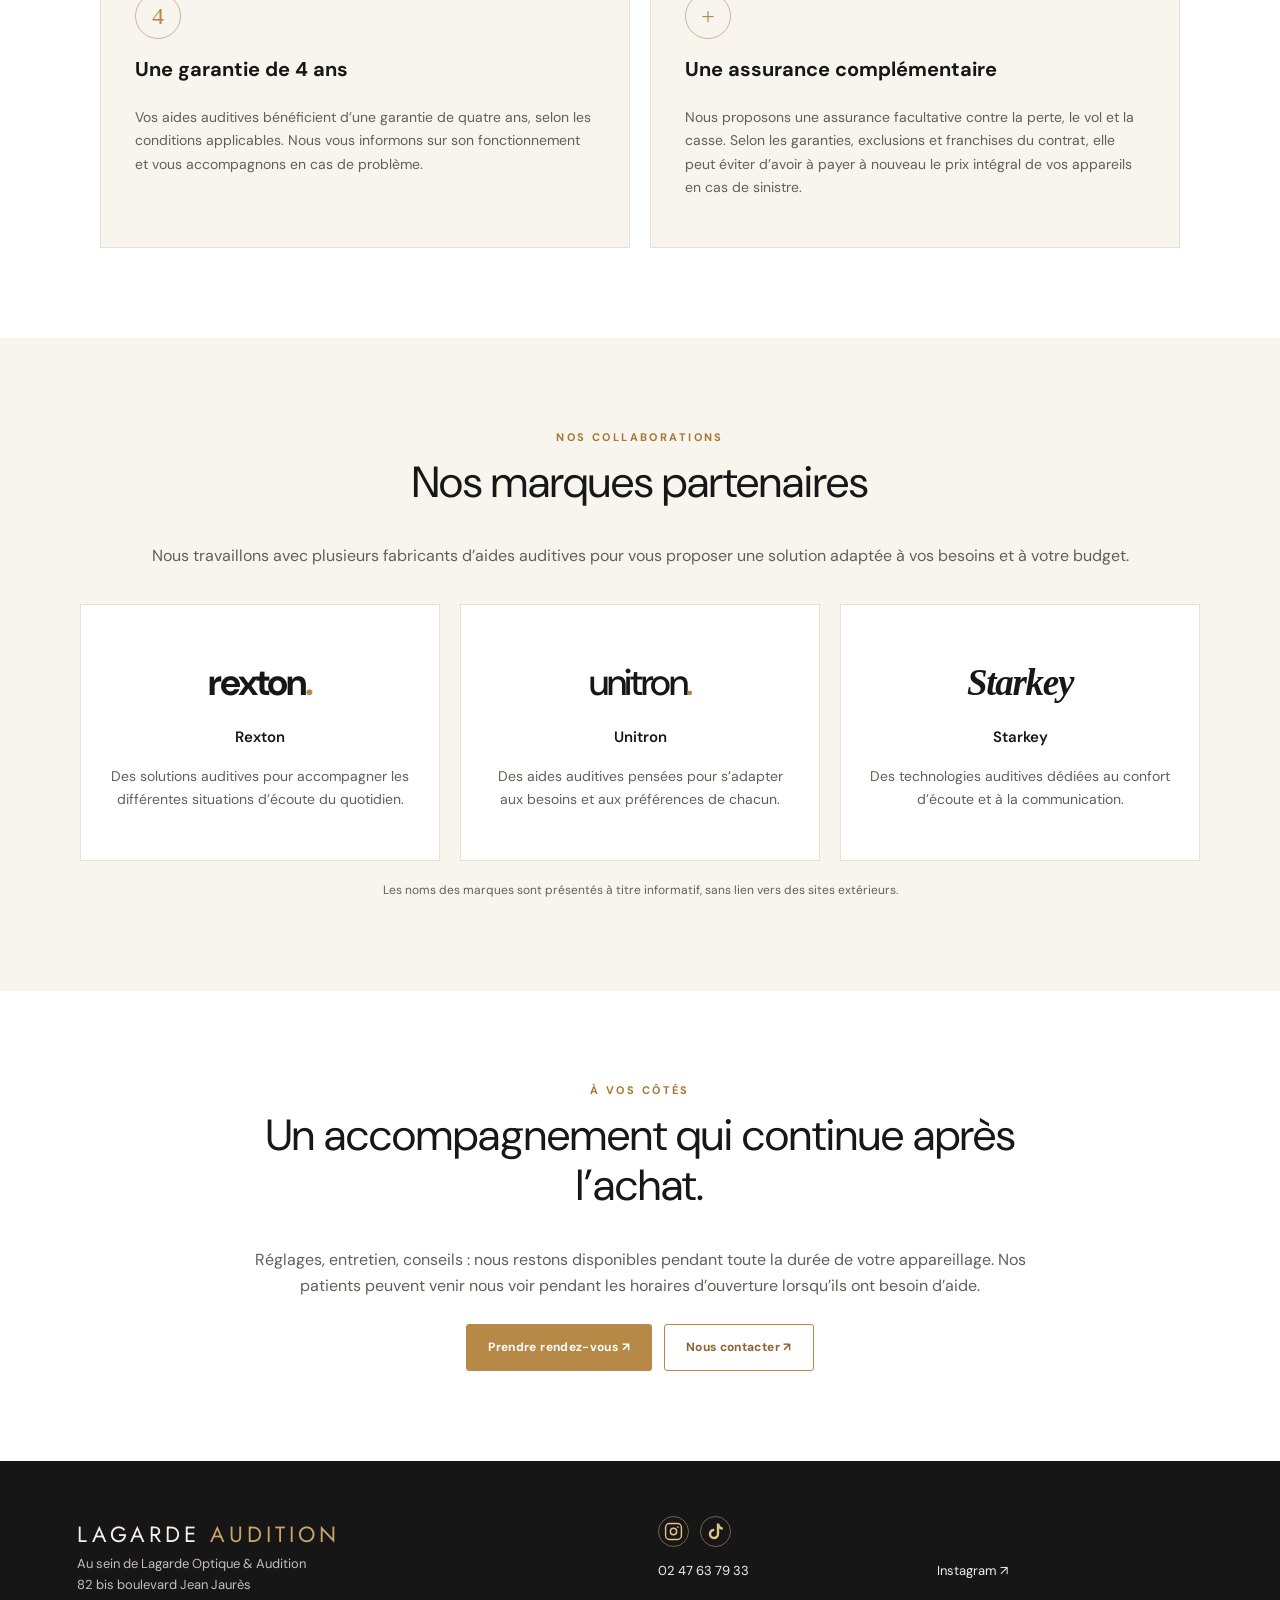
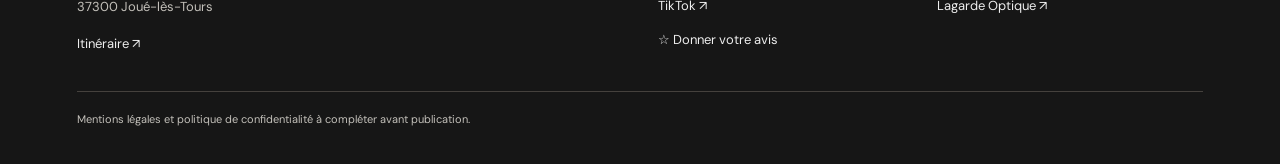
==== commit d87b4ed8: "SEO - Optimisation du titre appareillage. Updated the content and structure of the appareillage.html" ====
--- a/appareillage.html
+++ b/appareillage.html
@@ -1,6 +1,6 @@
 <!DOCTYPE html>
 
-<html lang="fr"><head><meta charset="utf-8"/><meta content="width=device-width,initial-scale=1" name="viewport"/><meta content="Découvrez les étapes de votre appareillage auditif, le 100 % Santé, les remboursements, l’essai, les garanties et les marques partenaires chez Lagarde Audition." name="description"/><title>Votre appareillage | Lagarde Audition</title><link href="style.css" rel="stylesheet"/></head><body><header class="header"><a aria-label="Lagarde Audition, accueil" class="wordmark" href="index.html">LAGARDE <small>AUDITION</small></a><button aria-controls="nav" aria-expanded="false" class="menu-toggle" type="button">☰ <span class="sr">Menu</span></button><nav aria-label="Navigation principale" id="nav"><a href="index.html">Accueil</a><a href="cabinet.html">Le cabinet</a><a href="services.html">Services</a><a aria-current="page" href="appareillage.html">Votre appareillage</a><a href="conseils.html">Conseils</a><a href="faq.html">FAQ</a><a href="contact.html">Contact</a></nav><div aria-label="Réseaux sociaux" class="social-icons"><a aria-label="Instagram Lagarde Audition" href="https://www.instagram.com/lagarde.audition/" rel="noopener noreferrer" target="_blank"><svg aria-hidden="true" fill="none" height="19" stroke="currentColor" stroke-linecap="round" stroke-linejoin="round" stroke-width="1.8" viewbox="0 0 24 24" width="19"><rect height="20" rx="5" width="20" x="2" y="2"></rect><circle cx="12" cy="12" r="4"></circle><circle cx="17.5" cy="6.5" fill="currentColor" r="1" stroke="none"></circle></svg></a><a aria-label="TikTok Lagarde Audition" href="https://www.tiktok.com/@lagarde.audition" rel="noopener noreferrer" target="_blank"><svg aria-hidden="true" fill="currentColor" height="19" viewbox="0 0 24 24" width="19"><path d="M16.7 2h-3.1v13.1a3.5 3.5 0 1 1-3.2-3.5V8.5a6.6 6.6 0 1 0 6.3 6.6V8.3c1.3 1 2.9 1.5 4.6 1.6V6.8c-2.5-.2-4.2-1.8-4.6-4.8Z"></path></svg></a></div><a class="gold-link" href="https://www.doctolib.fr/magasin-d-optique-et-centre-auditif/joue-les-tours/lagarde-optique-et-audition" rel="noopener" target="_blank">Prendre rendez-vous ↗</a></header><main><section class="page-title"><p class="eyebrow">VOTRE APPAREILLAGE</p><h1>Bien entendre, en toute confiance.</h1><p>Un parcours expliqué pas à pas, des solutions pour différents budgets et un accompagnement qui se poursuit dans le temps.</p></section>
+<html lang="fr"><head><meta charset="utf-8"/><meta content="width=device-width,initial-scale=1" name="viewport"/><meta content="Découvrez les étapes de votre appareillage auditif, le 100 % Santé, les remboursements, l’essai, les garanties et les marques partenaires chez Lagarde Audition." name="description"/>Appareils auditifs à Joué-lès-Tours | Lagarde AuditionVotre appareillage | Lagarde Audition</title><link href="style.css" rel="stylesheet"/></head><body><header class="header"><a aria-label="Lagarde Audition, accueil" class="wordmark" href="index.html">LAGARDE <small>AUDITION</small></a><button aria-controls="nav" aria-expanded="false" class="menu-toggle" type="button">☰ <span class="sr">Menu</span></button><nav aria-label="Navigation principale" id="nav"><a href="index.html">Accueil</a><a href="cabinet.html">Le cabinet</a><a href="services.html">Services</a><a aria-current="page" href="appareillage.html">Votre appareillage</a><a href="conseils.html">Conseils</a><a href="faq.html">FAQ</a><a href="contact.html">Contact</a></nav><div aria-label="Réseaux sociaux" class="social-icons"><a aria-label="Instagram Lagarde Audition" href="https://www.instagram.com/lagarde.audition/" rel="noopener noreferrer" target="_blank"><svg aria-hidden="true" fill="none" height="19" stroke="currentColor" stroke-linecap="round" stroke-linejoin="round" stroke-width="1.8" viewbox="0 0 24 24" width="19"><rect height="20" rx="5" width="20" x="2" y="2"></rect><circle cx="12" cy="12" r="4"></circle><circle cx="17.5" cy="6.5" fill="currentColor" r="1" stroke="none"></circle></svg></a><a aria-label="TikTok Lagarde Audition" href="https://www.tiktok.com/@lagarde.audition" rel="noopener noreferrer" target="_blank"><svg aria-hidden="true" fill="currentColor" height="19" viewbox="0 0 24 24" width="19"><path d="M16.7 2h-3.1v13.1a3.5 3.5 0 1 1-3.2-3.5V8.5a6.6 6.6 0 1 0 6.3 6.6V8.3c1.3 1 2.9 1.5 4.6 1.6V6.8c-2.5-.2-4.2-1.8-4.6-4.8Z"></path></svg></a></div><a class="gold-link" href="https://www.doctolib.fr/magasin-d-optique-et-centre-auditif/joue-les-tours/lagarde-optique-et-audition" rel="noopener" target="_blank">Prendre rendez-vous ↗</a></header><main><section class="page-title"><p class="eyebrow">VOTRE APPAREILLAGE</p><h1>Bien entendre, en toute confiance.</h1><p>Un parcours expliqué pas à pas, des solutions pour différents budgets et un accompagnement qui se poursuit dans le temps.</p></section>
 <section class="section path" id="etapes"><div class="section-heading"><p class="eyebrow">VOTRE PARCOURS</p><h2>Les étapes de votre appareillage auditif</h2><p>Nous prenons le temps de vous accompagner à chaque étape, de la première rencontre au suivi de vos appareils.</p></div><div class="path-grid">
 <article><span class="num">01</span><h3>Le premier rendez-vous</h3><p>Nous échangeons sur vos difficultés auditives, vos besoins et votre mode de vie. Nous réalisons une évaluation de votre audition dans le cadre de votre prise en charge, sur prescription médicale pour un premier appareillage.</p></article>
 <article><span class="num">02</span><h3>Le choix des aides auditives</h3><p>Nous vous présentons les solutions adaptées à votre audition, à vos préférences et à votre budget, en vous expliquant leurs caractéristiques et les prises en charge possibles.</p></article>
@@ -17,4 +17,4 @@
 <section class="section trial" id="essai"><div class="trial-layout"><div><p class="eyebrow">PRENEZ LE TEMPS</p><h2>Essayez avant de vous décider.</h2><p>Une période d’essai d’au moins 30 jours vous permet de découvrir les aides auditives dans votre vie quotidienne, avant de confirmer votre choix.</p><p>Nous vous accompagnons pendant cet essai avec des échanges et des ajustements pour évaluer votre confort et les bénéfices ressentis. Les modalités pratiques vous sont expliquées au préalable.</p></div><div class="trial-highlight"><span>30<span class="plus">+</span></span><strong>jours d’essai</strong><p>Pour prendre votre décision avec davantage de recul.</p></div></div></section>
 <section class="section guarantees" id="garanties"><div class="section-heading"><p class="eyebrow">VOTRE TRANQUILLITÉ</p><h2>Garanties et protection de vos appareils</h2><p>Nous vous expliquons les protections disponibles et leurs conditions pour que vous sachiez à quoi vous attendre.</p></div><div class="info-grid two"><article><span aria-hidden="true" class="info-icon">4</span><h3>Une garantie de 4 ans</h3><p>Vos aides auditives bénéficient d’une garantie de quatre ans, selon les conditions applicables. Nous vous informons sur son fonctionnement et vous accompagnons en cas de problème.</p></article><article><span aria-hidden="true" class="info-icon">+</span><h3>Une assurance complémentaire</h3><p>Nous proposons une assurance facultative contre la perte, le vol et la casse. Selon les garanties, exclusions et franchises du contrat, elle peut éviter d’avoir à payer à nouveau le prix intégral de vos appareils en cas de sinistre.</p></article></div></section>
 <section class="section brands" id="marques"><div class="section-heading"><p class="eyebrow">NOS COLLABORATIONS</p><h2>Nos marques partenaires</h2><p>Nous travaillons avec plusieurs fabricants d’aides auditives pour vous proposer une solution adaptée à vos besoins et à votre budget.</p></div><div class="brand-grid"><article><div class="brand-wordmark rexton">rexton<span class="brand-dot">.</span></div><h3>Rexton</h3><p>Des solutions auditives pour accompagner les différentes situations d’écoute du quotidien.</p></article><article><div class="brand-wordmark unitron">unitron<span class="brand-dot">.</span></div><h3>Unitron</h3><p>Des aides auditives pensées pour s’adapter aux besoins et aux préférences de chacun.</p></article><article><div class="brand-wordmark starkey">Starkey</div><h3>Starkey</h3><p>Des technologies auditives dédiées au confort d’écoute et à la communication.</p></article></div><p class="brand-note">Les noms des marques sont présentés à titre informatif, sans lien vers des sites extérieurs.</p></section>
-<section class="section closing"><p class="eyebrow">À VOS CÔTÉS</p><h2>Un accompagnement qui continue après l’achat.</h2><p>Réglages, entretien, conseils : nous restons disponibles pendant toute la durée de votre appareillage. Nos patients peuvent venir nous voir pendant les horaires d’ouverture lorsqu’ils ont besoin d’aide.</p><div class="actions"><a class="btn gold" href="https://www.doctolib.fr/magasin-d-optique-et-centre-auditif/joue-les-tours/lagarde-optique-et-audition" rel="noopener noreferrer" target="_blank">Prendre rendez-vous ↗</a><a class="btn outline" href="contact.html">Nous contacter ↗</a></div></section></main><footer><div><strong>LAGARDE <span>AUDITION</span></strong><p>Au sein de Lagarde Optique &amp; Audition<br/>82 bis boulevard Jean Jaurès<br/>37300 Joué-lès-Tours</p><a href="https://www.google.com/maps/search/?api=1&amp;query=82+bis+boulevard+Jean+Jaur%C3%A8s+37300+Jou%C3%A9-l%C3%A8s-Tours" rel="noopener" target="_blank">Itinéraire ↗</a></div><div class="foot-links"><div aria-label="Réseaux sociaux" class="social-icons"><a aria-label="Instagram Lagarde Audition" href="https://www.instagram.com/lagarde.audition/" rel="noopener noreferrer" target="_blank"><svg aria-hidden="true" fill="none" height="19" stroke="currentColor" stroke-linecap="round" stroke-linejoin="round" stroke-width="1.8" viewbox="0 0 24 24" width="19"><rect height="20" rx="5" width="20" x="2" y="2"></rect><circle cx="12" cy="12" r="4"></circle><circle cx="17.5" cy="6.5" fill="currentColor" r="1" stroke="none"></circle></svg></a><a aria-label="TikTok Lagarde Audition" href="https://www.tiktok.com/@lagarde.audition" rel="noopener noreferrer" target="_blank"><svg aria-hidden="true" fill="currentColor" height="19" viewbox="0 0 24 24" width="19"><path d="M16.7 2h-3.1v13.1a3.5 3.5 0 1 1-3.2-3.5V8.5a6.6 6.6 0 1 0 6.3 6.6V8.3c1.3 1 2.9 1.5 4.6 1.6V6.8c-2.5-.2-4.2-1.8-4.6-4.8Z"></path></svg></a></div><a href="tel:+33247637933">02 47 63 79 33</a><a href="https://www.instagram.com/lagarde.audition/" rel="noopener" target="_blank">Instagram ↗</a><a href="https://www.tiktok.com/@lagarde.audition" rel="noopener" target="_blank">TikTok ↗</a><a href="https://www.lagarde-optique.fr/" rel="noopener" target="_blank">Lagarde Optique ↗</a><a href="contact.html#avis">☆ Donner votre avis</a></div><p class="legal">Mentions légales et politique de confidentialité à compléter avant publication.</p></footer><script src="script.js"></script></body></html>+<section class="section closing"><p class="eyebrow">À VOS CÔTÉS</p><h2>Un accompagnement qui continue après l’achat.</h2><p>Réglages, entretien, conseils : nous restons disponibles pendant toute la durée de votre appareillage. Nos patients peuvent venir nous voir pendant les horaires d’ouverture lorsqu’ils ont besoin d’aide.</p><div class="actions"><a class="btn gold" href="https://www.doctolib.fr/magasin-d-optique-et-centre-auditif/joue-les-tours/lagarde-optique-et-audition" rel="noopener noreferrer" target="_blank">Prendre rendez-vous ↗</a><a class="btn outline" href="contact.html">Nous contacter ↗</a></div></section></main><footer><div><strong>LAGARDE <span>AUDITION</span></strong><p>Au sein de Lagarde Optique &amp; Audition<br/>82 bis boulevard Jean Jaurès<br/>37300 Joué-lès-Tours</p><a href="https://www.google.com/maps/search/?api=1&amp;query=82+bis+boulevard+Jean+Jaur%C3%A8s+37300+Jou%C3%A9-l%C3%A8s-Tours" rel="noopener" target="_blank">Itinéraire ↗</a></div><div class="foot-links"><div aria-label="Réseaux sociaux" class="social-icons"><a aria-label="Instagram Lagarde Audition" href="https://www.instagram.com/lagarde.audition/" rel="noopener noreferrer" target="_blank"><svg aria-hidden="true" fill="none" height="19" stroke="currentColor" stroke-linecap="round" stroke-linejoin="round" stroke-width="1.8" viewbox="0 0 24 24" width="19"><rect height="20" rx="5" width="20" x="2" y="2"></rect><circle cx="12" cy="12" r="4"></circle><circle cx="17.5" cy="6.5" fill="currentColor" r="1" stroke="none"></circle></svg></a><a aria-label="TikTok Lagarde Audition" href="https://www.tiktok.com/@lagarde.audition" rel="noopener noreferrer" target="_blank"><svg aria-hidden="true" fill="currentColor" height="19" viewbox="0 0 24 24" width="19"><path d="M16.7 2h-3.1v13.1a3.5 3.5 0 1 1-3.2-3.5V8.5a6.6 6.6 0 1 0 6.3 6.6V8.3c1.3 1 2.9 1.5 4.6 1.6V6.8c-2.5-.2-4.2-1.8-4.6-4.8Z"></path></svg></a></div><a href="tel:+33247637933">02 47 63 79 33</a><a href="https://www.instagram.com/lagarde.audition/" rel="noopener" target="_blank">Instagram ↗</a><a href="https://www.tiktok.com/@lagarde.audition" rel="noopener" target="_blank">TikTok ↗</a><a href="https://www.lagarde-optique.fr/" rel="noopener" target="_blank">Lagarde Optique ↗</a><a href="contact.html#avis">☆ Donner votre avis</a></div><p class="legal">Mentions légales et politique de confidentialité à compléter avant publication.</p></footer><script src="script.js"></script></body></html>
--- a/style.css
+++ b/style.css
@@ -4,4 +4,45 @@
 
 /* V9 — histoire, accès et parcours d'appareillage */
 .story{border-top:1px solid var(--line)}.story-inner{display:grid;grid-template-columns:220px 1fr;gap:55px;align-items:center;max-width:930px;margin:auto}.story-mark{display:grid;place-items:center;aspect-ratio:1;border:1px solid #cbb28d;color:var(--gold);font:italic 47px Georgia,serif;letter-spacing:.04em}.story-lead{font:26px Georgia,serif;color:#29241d!important;line-height:1.4}.story-inner p{color:var(--muted)}.access{padding-top:25px}.access-grid{display:grid;grid-template-columns:repeat(2,1fr);gap:22px}.access-grid article{border:1px solid var(--line);padding:36px;background:#fff;text-align:center}.access-icon{font:38px Georgia,serif;color:var(--gold);height:55px}.access-grid h3{text-transform:uppercase;letter-spacing:.12em;font-size:14px}.access-grid p{color:var(--muted);margin-bottom:0}.service-next{max-width:none;background:#f8f5ef;text-align:center}.service-next>div{max-width:750px;margin:auto}.service-next p:not(.eyebrow){color:var(--muted)}.service-next .btn{margin-top:10px}.home-path{margin-top:24px}.path-grid{display:grid;grid-template-columns:repeat(3,minmax(0,1fr));gap:18px}.path-grid article{padding:32px;border:1px solid var(--line);position:relative}.path-grid article:before{content:'';position:absolute;top:0;left:0;right:0;height:3px;background:var(--gold)}.path-grid h3{font-size:19px;line-height:1.35}.path-grid p,.info-grid p,.brand-grid p{font-size:14px;color:var(--muted)}.finance{max-width:none;background:var(--cream)}.finance>.section-heading,.finance>.info-grid{max-width:1120px;margin-left:auto;margin-right:auto}.info-grid{display:grid;grid-template-columns:repeat(2,minmax(0,1fr));gap:20px}.info-grid article{background:#fff;border:1px solid var(--line);padding:34px}.info-grid h3{font-size:20px}.info-icon{display:inline-grid;place-items:center;width:46px;height:46px;border:1px solid #cdb48f;border-radius:50%;font:24px Georgia,serif;color:var(--gold);margin-bottom:14px}.trial-layout{display:grid;grid-template-columns:1.4fr .6fr;gap:65px;align-items:center}.trial-layout p{color:var(--muted)}.trial-highlight{padding:38px 24px;background:var(--cream);text-align:center;border:1px solid var(--line)}.trial-highlight>span{display:block;font:100px Georgia,serif;color:#b78947;line-height:1.2}.trial-highlight .plus{font-size:38px;vertical-align:top}.trial-highlight strong{display:block;font-size:18px}.trial-highlight p{font-size:13px;margin:12px 0 0}.guarantees .info-grid{max-width:1080px;margin:auto}.guarantees .info-grid article{background:var(--cream)}.brands{max-width:none;background:var(--cream)}.brands>.section-heading,.brand-grid{max-width:1120px;margin-left:auto;margin-right:auto}.brand-grid{display:grid;grid-template-columns:repeat(3,minmax(0,1fr));gap:20px}.brand-grid article{padding:35px 24px;text-align:center;background:white;border:1px solid var(--line)}.brand-wordmark{height:85px;display:flex;align-items:center;justify-content:center;font-size:37px;font-weight:700;letter-spacing:-.055em}.brand-wordmark.unitron{font-weight:500;letter-spacing:-.06em}.brand-wordmark.starkey{font-family:Georgia,serif;font-style:italic;letter-spacing:-.035em}.brand-dot{color:var(--gold)}.brand-grid h3{font-size:15px;font-weight:600}.brand-note{text-align:center;font-size:12px;color:var(--muted);margin:20px auto 0}.closing{text-align:center;max-width:850px}.closing p:not(.eyebrow){color:var(--muted)}.closing .actions{justify-content:center;margin-top:24px}
-@media(max-width:1100px){.header nav{gap:8px}.header nav a{font-size:9px}.header{gap:10px}.header .gold-link{font-size:10px}}@media(max-width:900px){.header nav{display:none;position:absolute;top:78px;left:0;right:0;background:#fff;padding:20px;flex-direction:column;align-items:stretch;box-shadow:0 12px 20px #0001}.header nav.open{display:flex}.menu-toggle{display:block;background:transparent;border:0;font-size:25px;cursor:pointer}.header{justify-content:space-between}.header .gold-link{margin-left:auto}}@media(max-width:760px){.header nav{top:70px}.story-inner,.trial-layout{grid-template-columns:1fr;gap:25px}.story-mark{width:125px;justify-self:center;font-size:30px}.access-grid,.info-grid,.brand-grid,.path-grid{grid-template-columns:1fr}.access-grid article,.info-grid article,.brand-grid article{padding:26px}.trial-highlight>span{font-size:75px}.path-grid article{padding:25px}.story-lead{font-size:22px}}@media(min-width:761px) and (max-width:1050px){.path-grid{grid-template-columns:repeat(2,minmax(0,1fr))}}+@media(max-width:1100px){.header nav{gap:8px}.header nav a{font-size:9px}.header{gap:10px}.header .gold-link{font-size:10px}}@media(max-width:900px){.header nav{display:none;position:absolute;top:78px;left:0;right:0;background:#fff;padding:20px;flex-direction:column;align-items:stretch;box-shadow:0 12px 20px #0001}.header nav.open{display:flex}.menu-toggle{display:block;background:transparent;border:0;font-size:25px;cursor:pointer}.header{justify-content:space-between}.header .gold-link{margin-left:auto}}@media(max-width:760px){.header nav{top:70px}.story-inner,.trial-layout{grid-template-columns:1fr;gap:25px}.story-mark{width:125px;justify-self:center;font-size:30px}.access-grid,.info-grid,.brand-grid,.path-grid{grid-template-columns:1fr}.access-grid article,.info-grid article,.brand-grid article{padding:26px}.trial-highlight>span{font-size:75px}.path-grid article{padding:25px}.story-lead{font-size:22px}}@media(min-width:761px) and (max-width:1050px){.path-grid{grid-template-columns:repeat(2,minmax(0,1fr))}}
+/* Correction du cadre LAGARDE */
+.story-mark {
+  min-width: 0;
+  overflow: hidden;
+  padding: 12px;
+  box-sizing: border-box;
+}
+
+.story-mark > * {
+  max-width: 100%;
+  min-width: 0;
+  font-size: clamp(24px, 3vw, 38px);
+  text-align: center;
+}
+
+/* Ajustement du mot LAGARDE dans son cadre */
+.story-mark {
+  font-size: 30px;
+  letter-spacing: 0;
+  white-space: nowrap;
+  text-align: center;
+}
+
+.story-mark > * {
+  font-size: inherit;
+}
+
+/* Correction du logo LAGARDE sur téléphone */
+@media (max-width: 600px) {
+  .story-mark {
+    font-size: 24px;
+    letter-spacing: 0;
+    padding: 8px;
+    overflow: hidden;
+  }
+
+  .story-mark > * {
+    font-size: 24px;
+    letter-spacing: 0;
+  }
+}
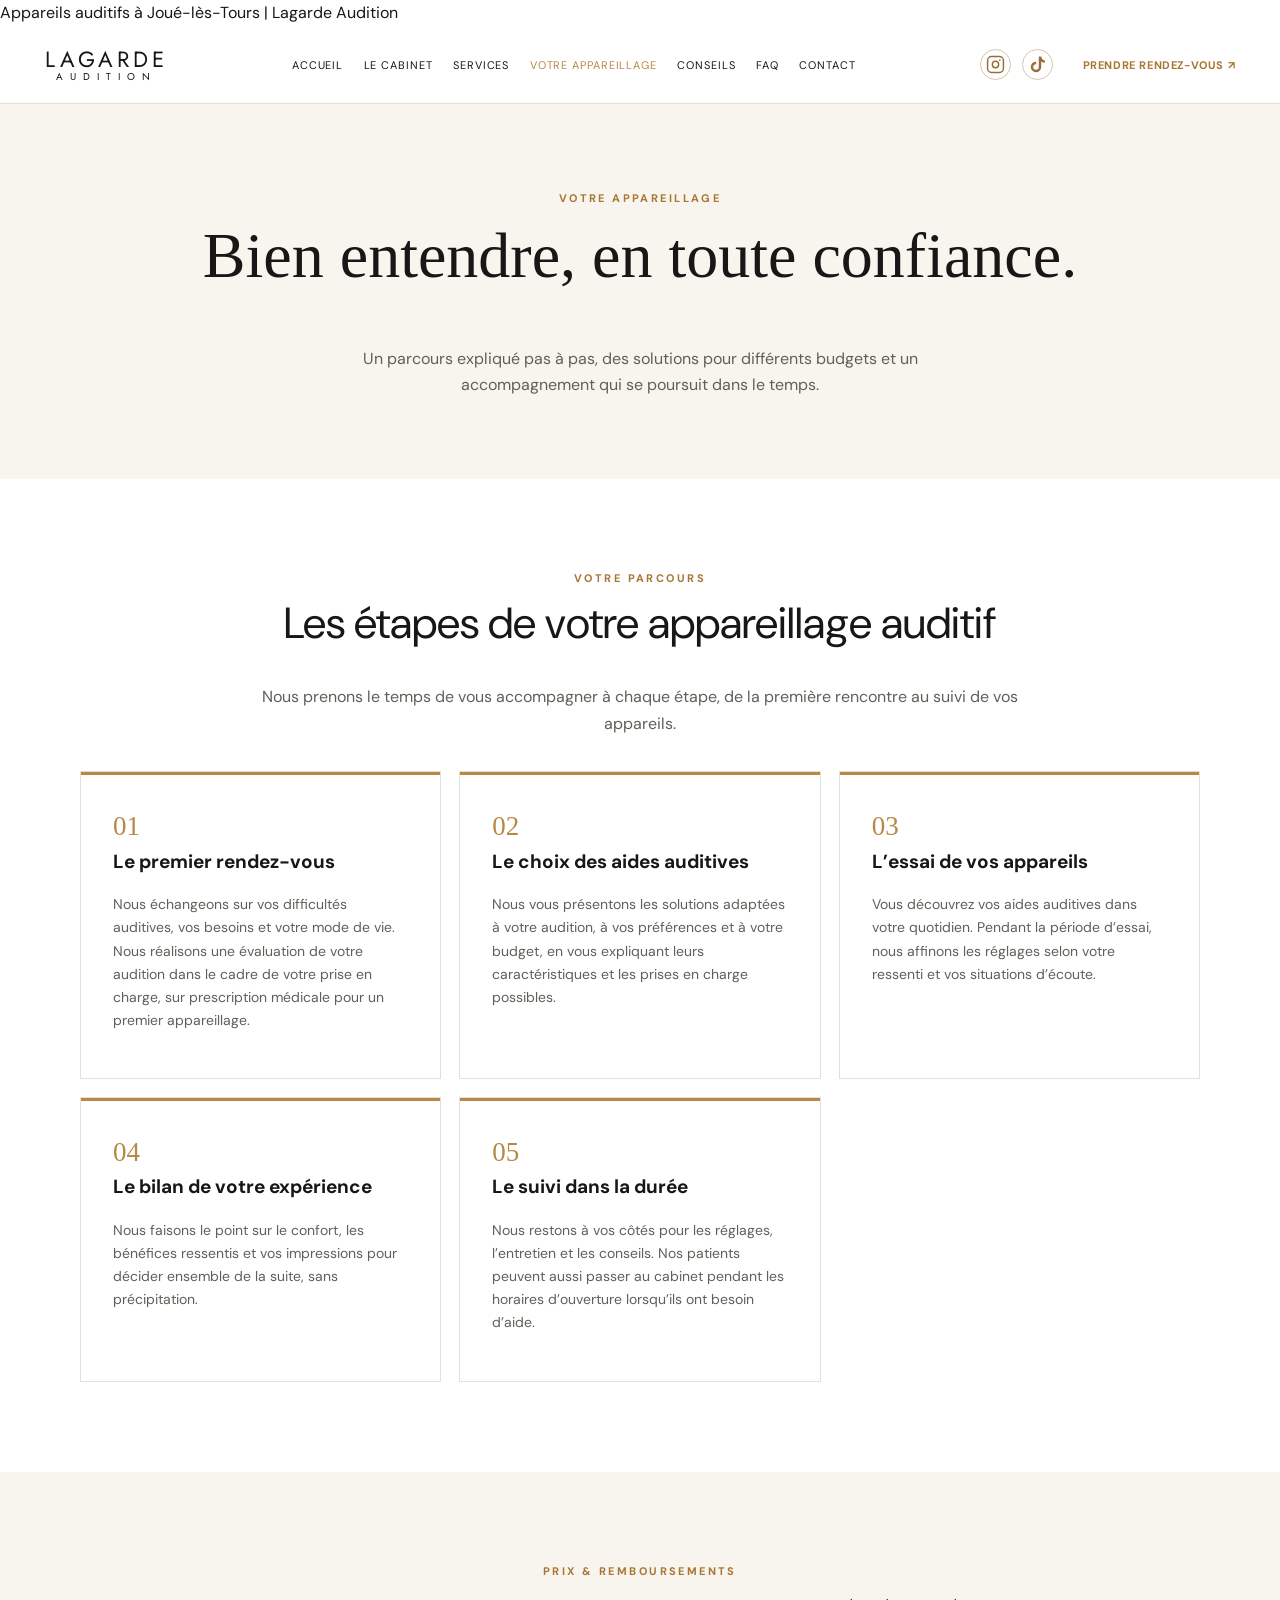
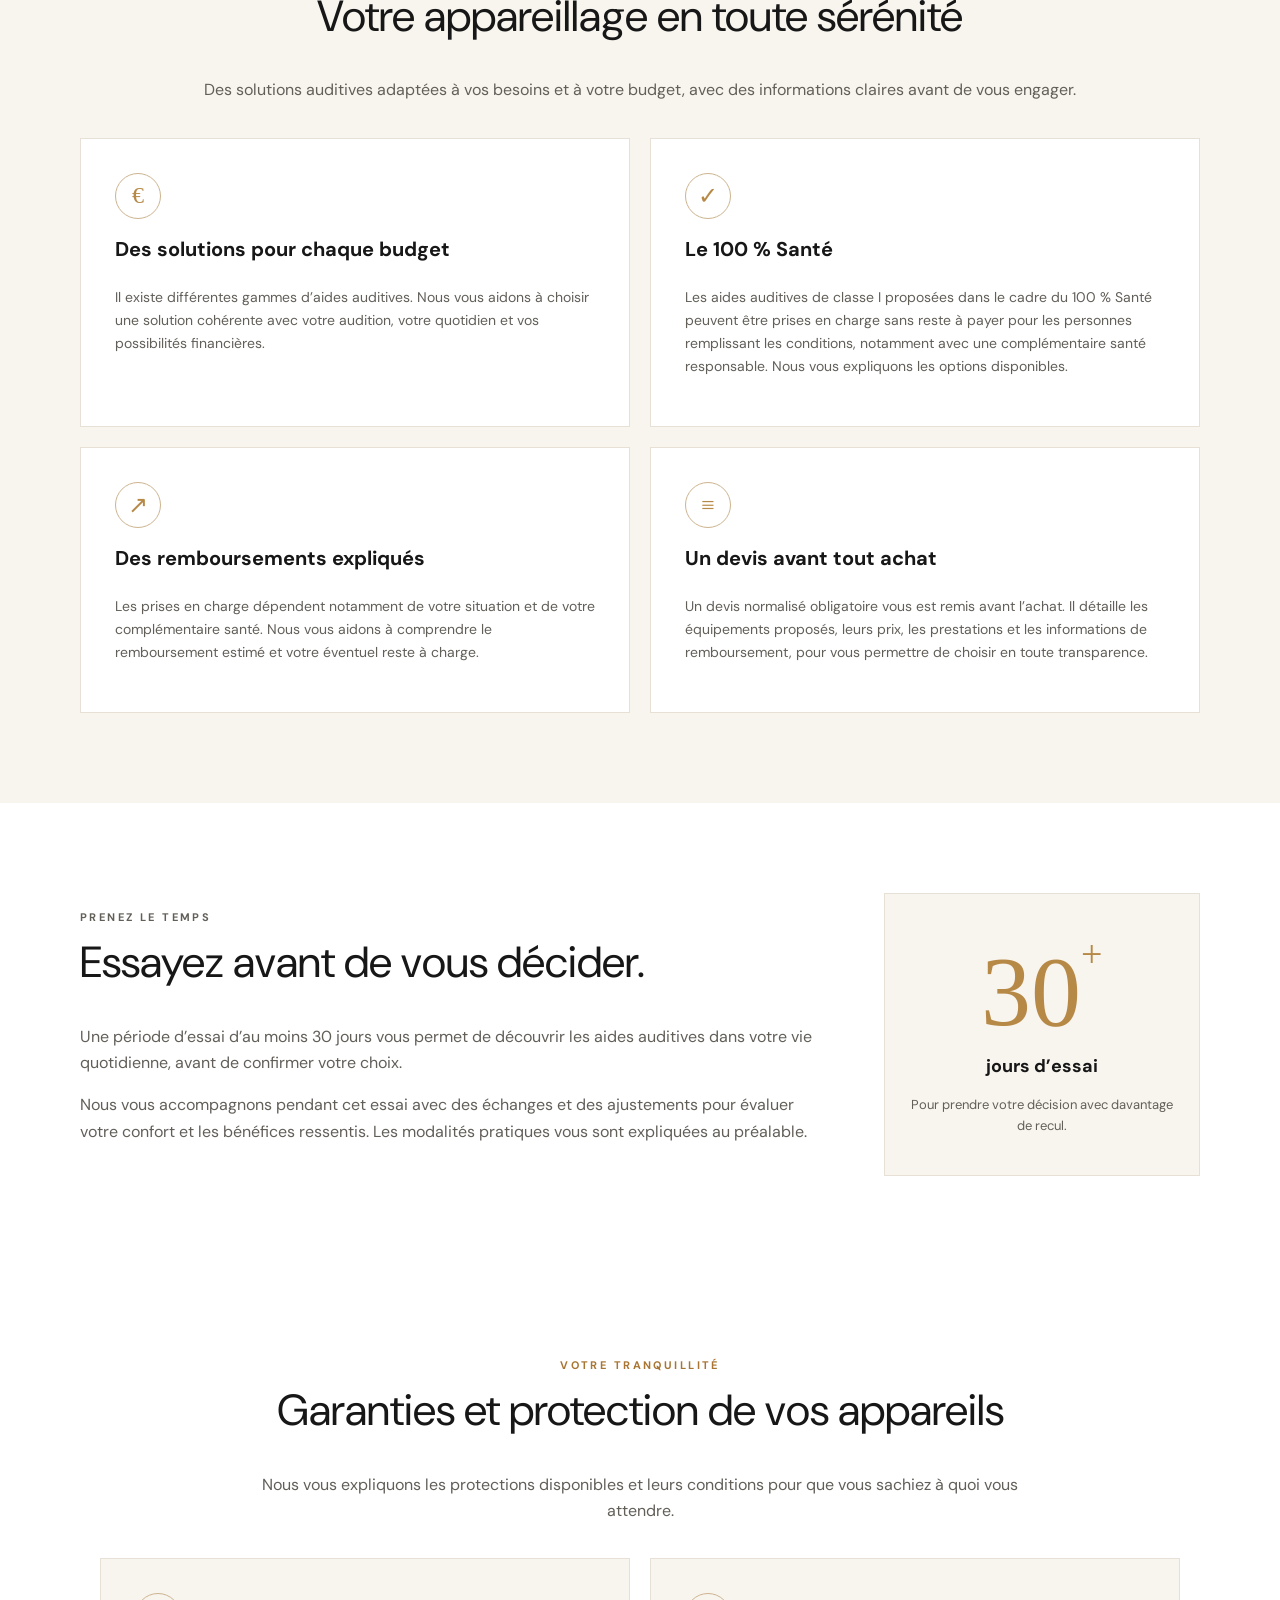
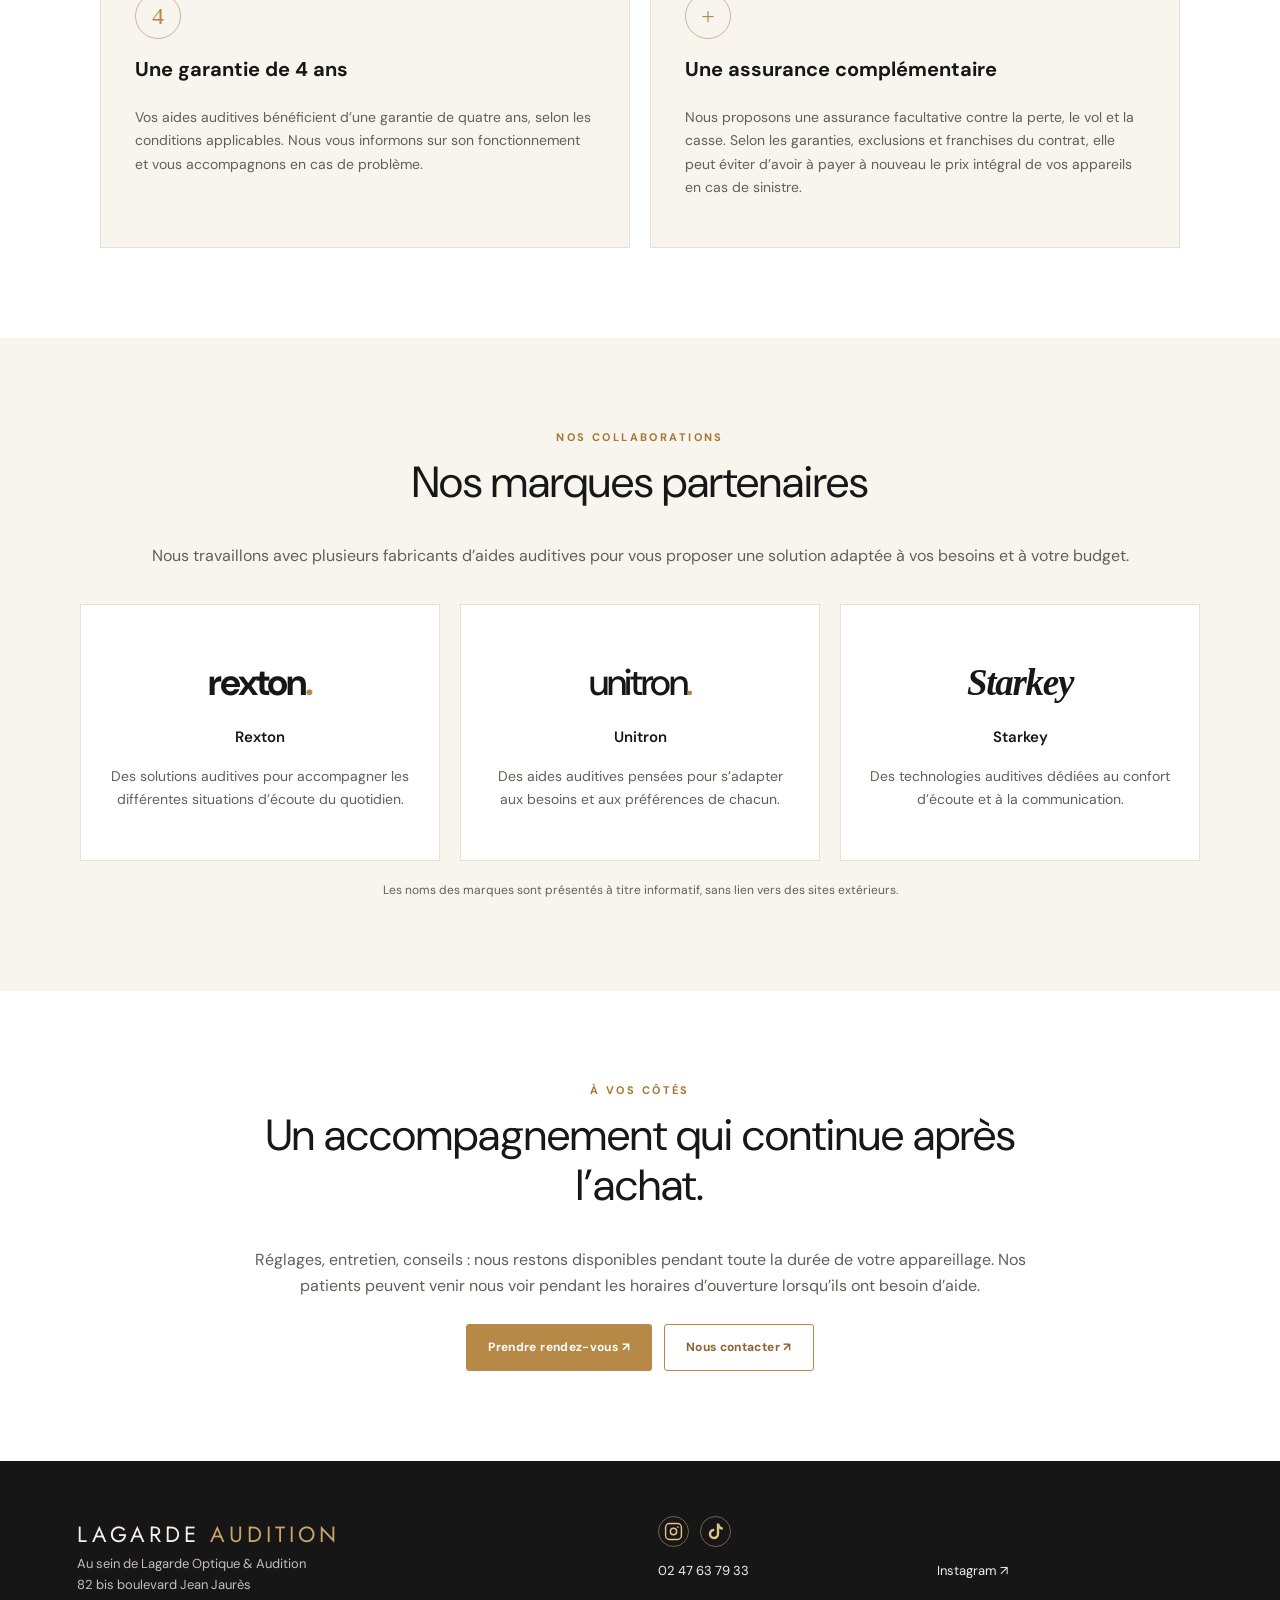
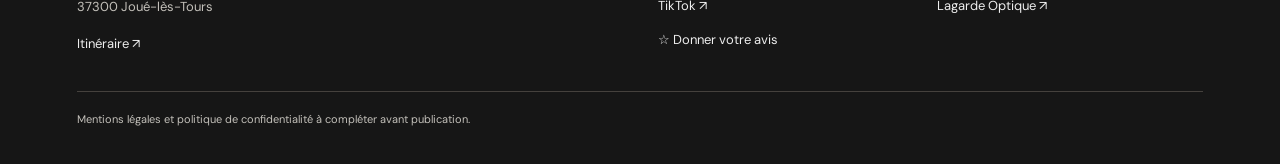
==== commit bdb753ae: "Enhance appareillage page with detailed steps Updated the appareillage.html file with new content an" ====
--- a/appareillage.html
+++ b/appareillage.html
@@ -1,6 +1,6 @@
 <!DOCTYPE html>
 
-<html lang="fr"><head><meta charset="utf-8"/><meta content="width=device-width,initial-scale=1" name="viewport"/><meta content="Découvrez les étapes de votre appareillage auditif, le 100 % Santé, les remboursements, l’essai, les garanties et les marques partenaires chez Lagarde Audition." name="description"/>Appareils auditifs à Joué-lès-Tours | Lagarde AuditionVotre appareillage | Lagarde Audition</title><link href="style.css" rel="stylesheet"/></head><body><header class="header"><a aria-label="Lagarde Audition, accueil" class="wordmark" href="index.html">LAGARDE <small>AUDITION</small></a><button aria-controls="nav" aria-expanded="false" class="menu-toggle" type="button">☰ <span class="sr">Menu</span></button><nav aria-label="Navigation principale" id="nav"><a href="index.html">Accueil</a><a href="cabinet.html">Le cabinet</a><a href="services.html">Services</a><a aria-current="page" href="appareillage.html">Votre appareillage</a><a href="conseils.html">Conseils</a><a href="faq.html">FAQ</a><a href="contact.html">Contact</a></nav><div aria-label="Réseaux sociaux" class="social-icons"><a aria-label="Instagram Lagarde Audition" href="https://www.instagram.com/lagarde.audition/" rel="noopener noreferrer" target="_blank"><svg aria-hidden="true" fill="none" height="19" stroke="currentColor" stroke-linecap="round" stroke-linejoin="round" stroke-width="1.8" viewbox="0 0 24 24" width="19"><rect height="20" rx="5" width="20" x="2" y="2"></rect><circle cx="12" cy="12" r="4"></circle><circle cx="17.5" cy="6.5" fill="currentColor" r="1" stroke="none"></circle></svg></a><a aria-label="TikTok Lagarde Audition" href="https://www.tiktok.com/@lagarde.audition" rel="noopener noreferrer" target="_blank"><svg aria-hidden="true" fill="currentColor" height="19" viewbox="0 0 24 24" width="19"><path d="M16.7 2h-3.1v13.1a3.5 3.5 0 1 1-3.2-3.5V8.5a6.6 6.6 0 1 0 6.3 6.6V8.3c1.3 1 2.9 1.5 4.6 1.6V6.8c-2.5-.2-4.2-1.8-4.6-4.8Z"></path></svg></a></div><a class="gold-link" href="https://www.doctolib.fr/magasin-d-optique-et-centre-auditif/joue-les-tours/lagarde-optique-et-audition" rel="noopener" target="_blank">Prendre rendez-vous ↗</a></header><main><section class="page-title"><p class="eyebrow">VOTRE APPAREILLAGE</p><h1>Bien entendre, en toute confiance.</h1><p>Un parcours expliqué pas à pas, des solutions pour différents budgets et un accompagnement qui se poursuit dans le temps.</p></section>
+<html lang="fr"><head><meta charset="utf-8"/><meta content="width=device-width,initial-scale=1" name="viewport"/><meta content="Découvrez les étapes de votre appareillage auditif, le 100 % Santé, les remboursements, l’essai, les garanties et les marques partenaires chez Lagarde Audition." name="description"/>Appareils auditifs à Joué-lès-Tours | Lagarde Audition</title><link href="style.css" rel="stylesheet"/></head><body><header class="header"><a aria-label="Lagarde Audition, accueil" class="wordmark" href="index.html">LAGARDE <small>AUDITION</small></a><button aria-controls="nav" aria-expanded="false" class="menu-toggle" type="button">☰ <span class="sr">Menu</span></button><nav aria-label="Navigation principale" id="nav"><a href="index.html">Accueil</a><a href="cabinet.html">Le cabinet</a><a href="services.html">Services</a><a aria-current="page" href="appareillage.html">Votre appareillage</a><a href="conseils.html">Conseils</a><a href="faq.html">FAQ</a><a href="contact.html">Contact</a></nav><div aria-label="Réseaux sociaux" class="social-icons"><a aria-label="Instagram Lagarde Audition" href="https://www.instagram.com/lagarde.audition/" rel="noopener noreferrer" target="_blank"><svg aria-hidden="true" fill="none" height="19" stroke="currentColor" stroke-linecap="round" stroke-linejoin="round" stroke-width="1.8" viewbox="0 0 24 24" width="19"><rect height="20" rx="5" width="20" x="2" y="2"></rect><circle cx="12" cy="12" r="4"></circle><circle cx="17.5" cy="6.5" fill="currentColor" r="1" stroke="none"></circle></svg></a><a aria-label="TikTok Lagarde Audition" href="https://www.tiktok.com/@lagarde.audition" rel="noopener noreferrer" target="_blank"><svg aria-hidden="true" fill="currentColor" height="19" viewbox="0 0 24 24" width="19"><path d="M16.7 2h-3.1v13.1a3.5 3.5 0 1 1-3.2-3.5V8.5a6.6 6.6 0 1 0 6.3 6.6V8.3c1.3 1 2.9 1.5 4.6 1.6V6.8c-2.5-.2-4.2-1.8-4.6-4.8Z"></path></svg></a></div><a class="gold-link" href="https://www.doctolib.fr/magasin-d-optique-et-centre-auditif/joue-les-tours/lagarde-optique-et-audition" rel="noopener" target="_blank">Prendre rendez-vous ↗</a></header><main><section class="page-title"><p class="eyebrow">VOTRE APPAREILLAGE</p><h1>Bien entendre, en toute confiance.</h1><p>Un parcours expliqué pas à pas, des solutions pour différents budgets et un accompagnement qui se poursuit dans le temps.</p></section>
 <section class="section path" id="etapes"><div class="section-heading"><p class="eyebrow">VOTRE PARCOURS</p><h2>Les étapes de votre appareillage auditif</h2><p>Nous prenons le temps de vous accompagner à chaque étape, de la première rencontre au suivi de vos appareils.</p></div><div class="path-grid">
 <article><span class="num">01</span><h3>Le premier rendez-vous</h3><p>Nous échangeons sur vos difficultés auditives, vos besoins et votre mode de vie. Nous réalisons une évaluation de votre audition dans le cadre de votre prise en charge, sur prescription médicale pour un premier appareillage.</p></article>
 <article><span class="num">02</span><h3>Le choix des aides auditives</h3><p>Nous vous présentons les solutions adaptées à votre audition, à vos préférences et à votre budget, en vous expliquant leurs caractéristiques et les prises en charge possibles.</p></article>
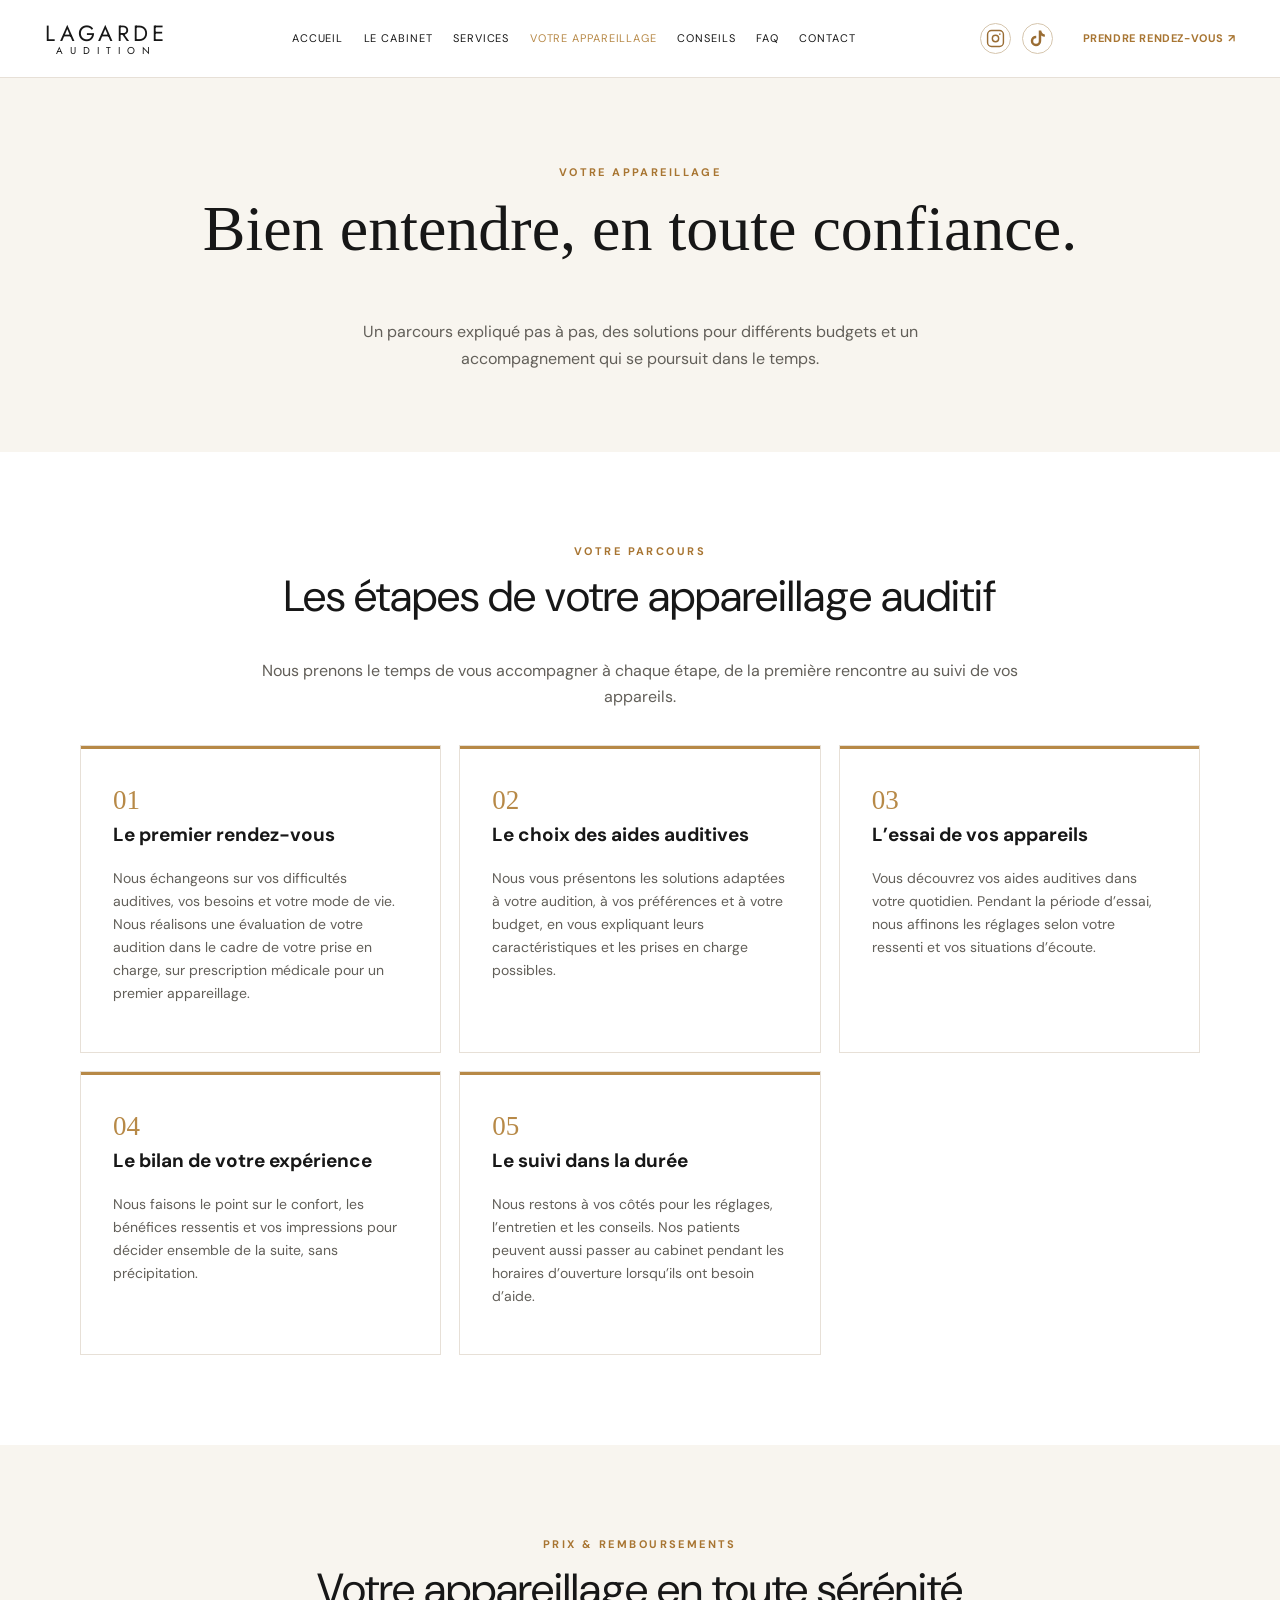
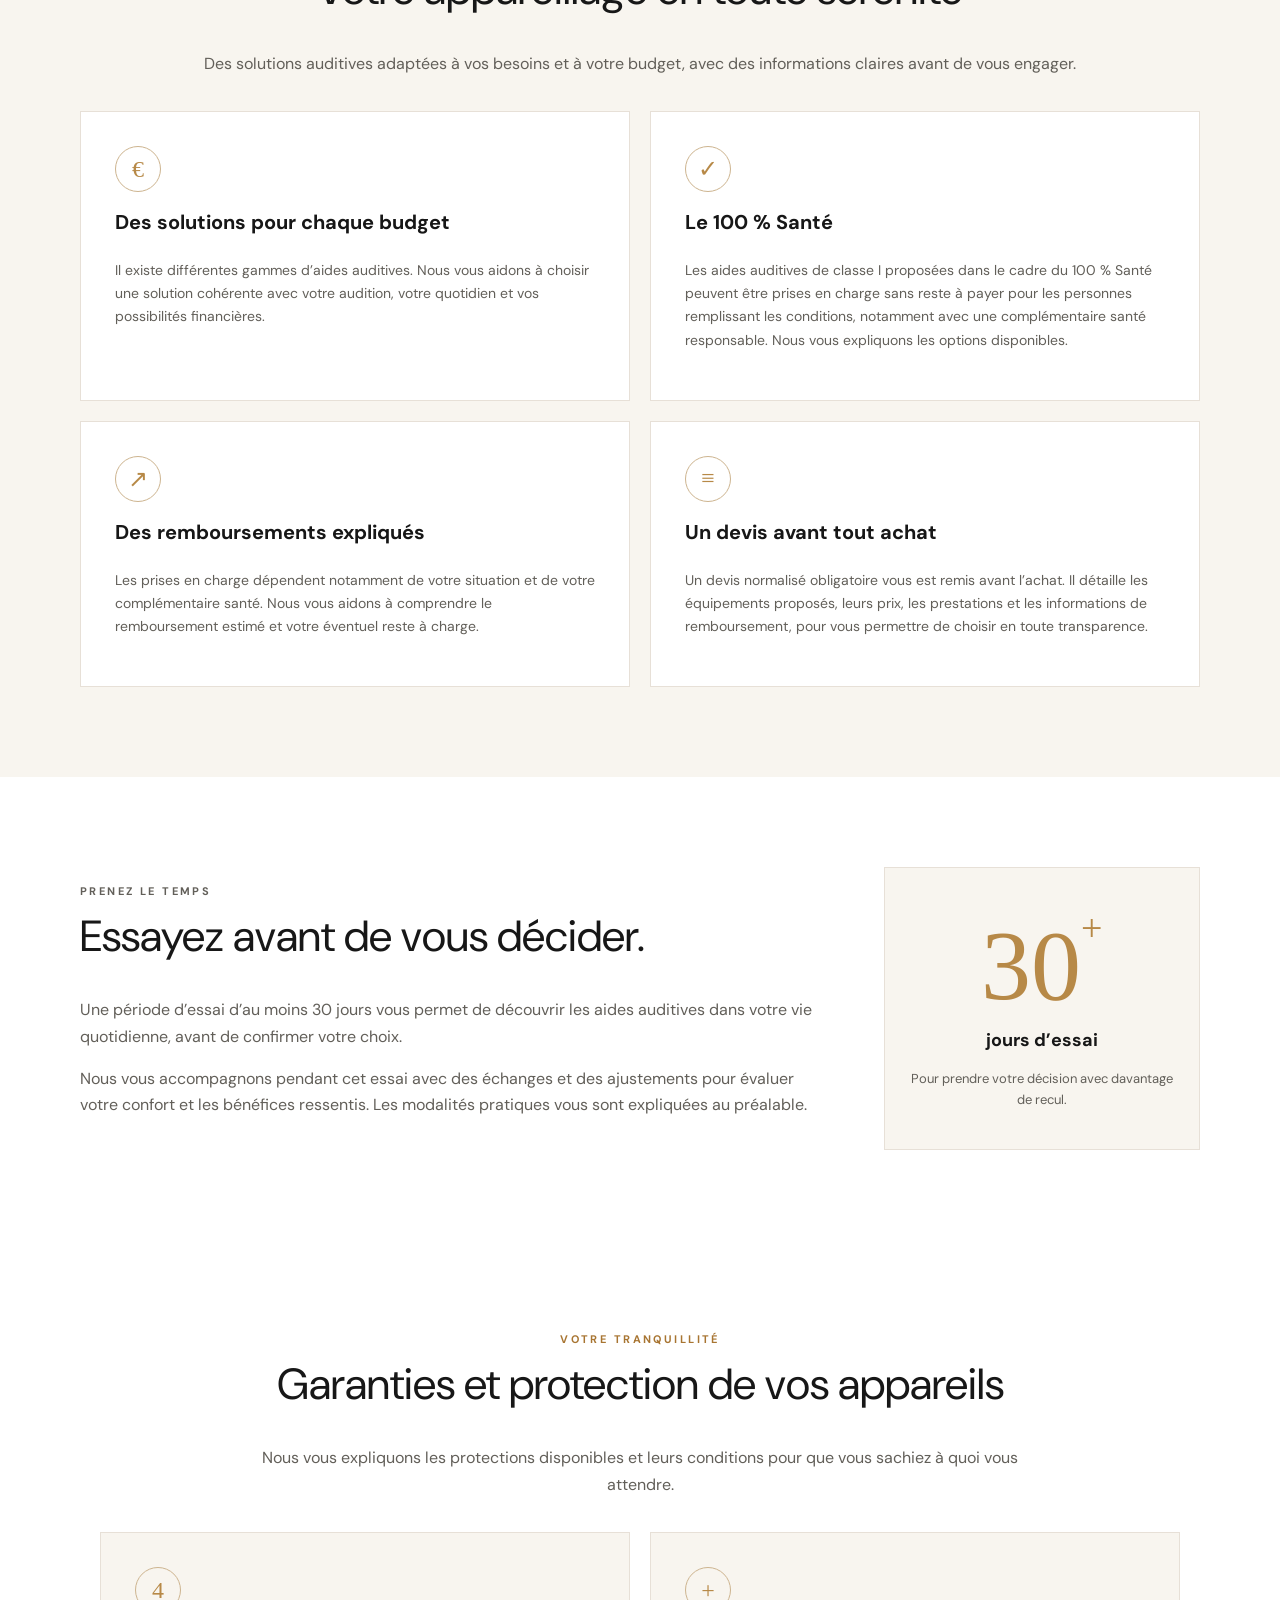
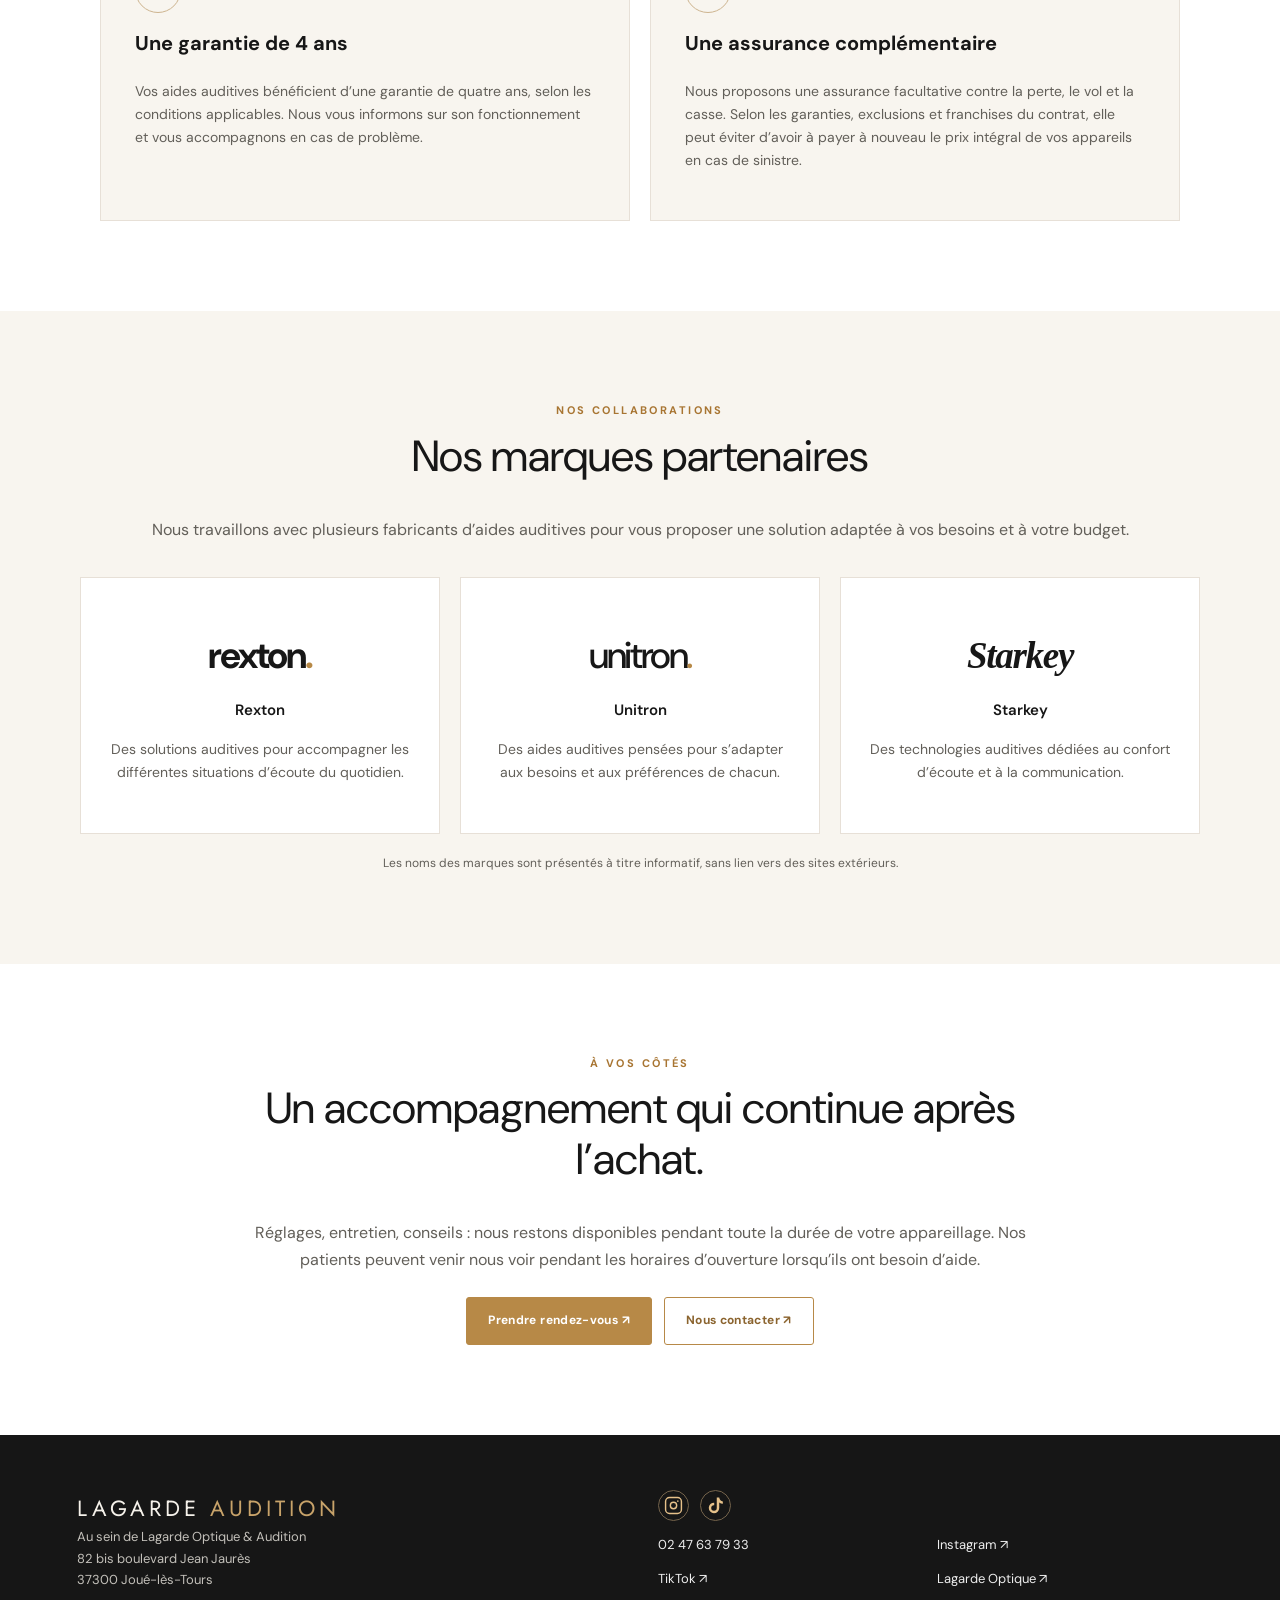
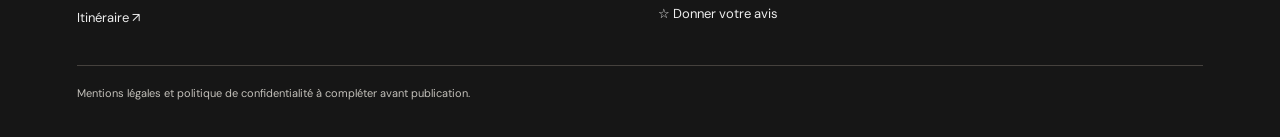
==== commit 42791207: "Revise appareillage.html for better user guidance Updated the structure and content of the appareill" ====
--- a/appareillage.html
+++ b/appareillage.html
@@ -1,6 +1,6 @@
 <!DOCTYPE html>
 
-<html lang="fr"><head><meta charset="utf-8"/><meta content="width=device-width,initial-scale=1" name="viewport"/><meta content="Découvrez les étapes de votre appareillage auditif, le 100 % Santé, les remboursements, l’essai, les garanties et les marques partenaires chez Lagarde Audition." name="description"/>Appareils auditifs à Joué-lès-Tours | Lagarde Audition</title><link href="style.css" rel="stylesheet"/></head><body><header class="header"><a aria-label="Lagarde Audition, accueil" class="wordmark" href="index.html">LAGARDE <small>AUDITION</small></a><button aria-controls="nav" aria-expanded="false" class="menu-toggle" type="button">☰ <span class="sr">Menu</span></button><nav aria-label="Navigation principale" id="nav"><a href="index.html">Accueil</a><a href="cabinet.html">Le cabinet</a><a href="services.html">Services</a><a aria-current="page" href="appareillage.html">Votre appareillage</a><a href="conseils.html">Conseils</a><a href="faq.html">FAQ</a><a href="contact.html">Contact</a></nav><div aria-label="Réseaux sociaux" class="social-icons"><a aria-label="Instagram Lagarde Audition" href="https://www.instagram.com/lagarde.audition/" rel="noopener noreferrer" target="_blank"><svg aria-hidden="true" fill="none" height="19" stroke="currentColor" stroke-linecap="round" stroke-linejoin="round" stroke-width="1.8" viewbox="0 0 24 24" width="19"><rect height="20" rx="5" width="20" x="2" y="2"></rect><circle cx="12" cy="12" r="4"></circle><circle cx="17.5" cy="6.5" fill="currentColor" r="1" stroke="none"></circle></svg></a><a aria-label="TikTok Lagarde Audition" href="https://www.tiktok.com/@lagarde.audition" rel="noopener noreferrer" target="_blank"><svg aria-hidden="true" fill="currentColor" height="19" viewbox="0 0 24 24" width="19"><path d="M16.7 2h-3.1v13.1a3.5 3.5 0 1 1-3.2-3.5V8.5a6.6 6.6 0 1 0 6.3 6.6V8.3c1.3 1 2.9 1.5 4.6 1.6V6.8c-2.5-.2-4.2-1.8-4.6-4.8Z"></path></svg></a></div><a class="gold-link" href="https://www.doctolib.fr/magasin-d-optique-et-centre-auditif/joue-les-tours/lagarde-optique-et-audition" rel="noopener" target="_blank">Prendre rendez-vous ↗</a></header><main><section class="page-title"><p class="eyebrow">VOTRE APPAREILLAGE</p><h1>Bien entendre, en toute confiance.</h1><p>Un parcours expliqué pas à pas, des solutions pour différents budgets et un accompagnement qui se poursuit dans le temps.</p></section>
+<html lang="fr"><head><meta charset="utf-8"/><meta content="width=device-width,initial-scale=1" name="viewport"/><meta content="Découvrez les étapes de votre appareillage auditif, le 100 % Santé, les remboursements, l’essai, les garanties et les marques partenaires chez Lagarde Audition." name="description"/><title>Appareils auditifs à Joué-lès-Tours | Lagarde Audition</title><link href="style.css" rel="stylesheet"/></head><body><header class="header"><a aria-label="Lagarde Audition, accueil" class="wordmark" href="index.html">LAGARDE <small>AUDITION</small></a><button aria-controls="nav" aria-expanded="false" class="menu-toggle" type="button">☰ <span class="sr">Menu</span></button><nav aria-label="Navigation principale" id="nav"><a href="index.html">Accueil</a><a href="cabinet.html">Le cabinet</a><a href="services.html">Services</a><a aria-current="page" href="appareillage.html">Votre appareillage</a><a href="conseils.html">Conseils</a><a href="faq.html">FAQ</a><a href="contact.html">Contact</a></nav><div aria-label="Réseaux sociaux" class="social-icons"><a aria-label="Instagram Lagarde Audition" href="https://www.instagram.com/lagarde.audition/" rel="noopener noreferrer" target="_blank"><svg aria-hidden="true" fill="none" height="19" stroke="currentColor" stroke-linecap="round" stroke-linejoin="round" stroke-width="1.8" viewbox="0 0 24 24" width="19"><rect height="20" rx="5" width="20" x="2" y="2"></rect><circle cx="12" cy="12" r="4"></circle><circle cx="17.5" cy="6.5" fill="currentColor" r="1" stroke="none"></circle></svg></a><a aria-label="TikTok Lagarde Audition" href="https://www.tiktok.com/@lagarde.audition" rel="noopener noreferrer" target="_blank"><svg aria-hidden="true" fill="currentColor" height="19" viewbox="0 0 24 24" width="19"><path d="M16.7 2h-3.1v13.1a3.5 3.5 0 1 1-3.2-3.5V8.5a6.6 6.6 0 1 0 6.3 6.6V8.3c1.3 1 2.9 1.5 4.6 1.6V6.8c-2.5-.2-4.2-1.8-4.6-4.8Z"></path></svg></a></div><a class="gold-link" href="https://www.doctolib.fr/magasin-d-optique-et-centre-auditif/joue-les-tours/lagarde-optique-et-audition" rel="noopener" target="_blank">Prendre rendez-vous ↗</a></header><main><section class="page-title"><p class="eyebrow">VOTRE APPAREILLAGE</p><h1>Bien entendre, en toute confiance.</h1><p>Un parcours expliqué pas à pas, des solutions pour différents budgets et un accompagnement qui se poursuit dans le temps.</p></section>
 <section class="section path" id="etapes"><div class="section-heading"><p class="eyebrow">VOTRE PARCOURS</p><h2>Les étapes de votre appareillage auditif</h2><p>Nous prenons le temps de vous accompagner à chaque étape, de la première rencontre au suivi de vos appareils.</p></div><div class="path-grid">
 <article><span class="num">01</span><h3>Le premier rendez-vous</h3><p>Nous échangeons sur vos difficultés auditives, vos besoins et votre mode de vie. Nous réalisons une évaluation de votre audition dans le cadre de votre prise en charge, sur prescription médicale pour un premier appareillage.</p></article>
 <article><span class="num">02</span><h3>Le choix des aides auditives</h3><p>Nous vous présentons les solutions adaptées à votre audition, à vos préférences et à votre budget, en vous expliquant leurs caractéristiques et les prises en charge possibles.</p></article>
